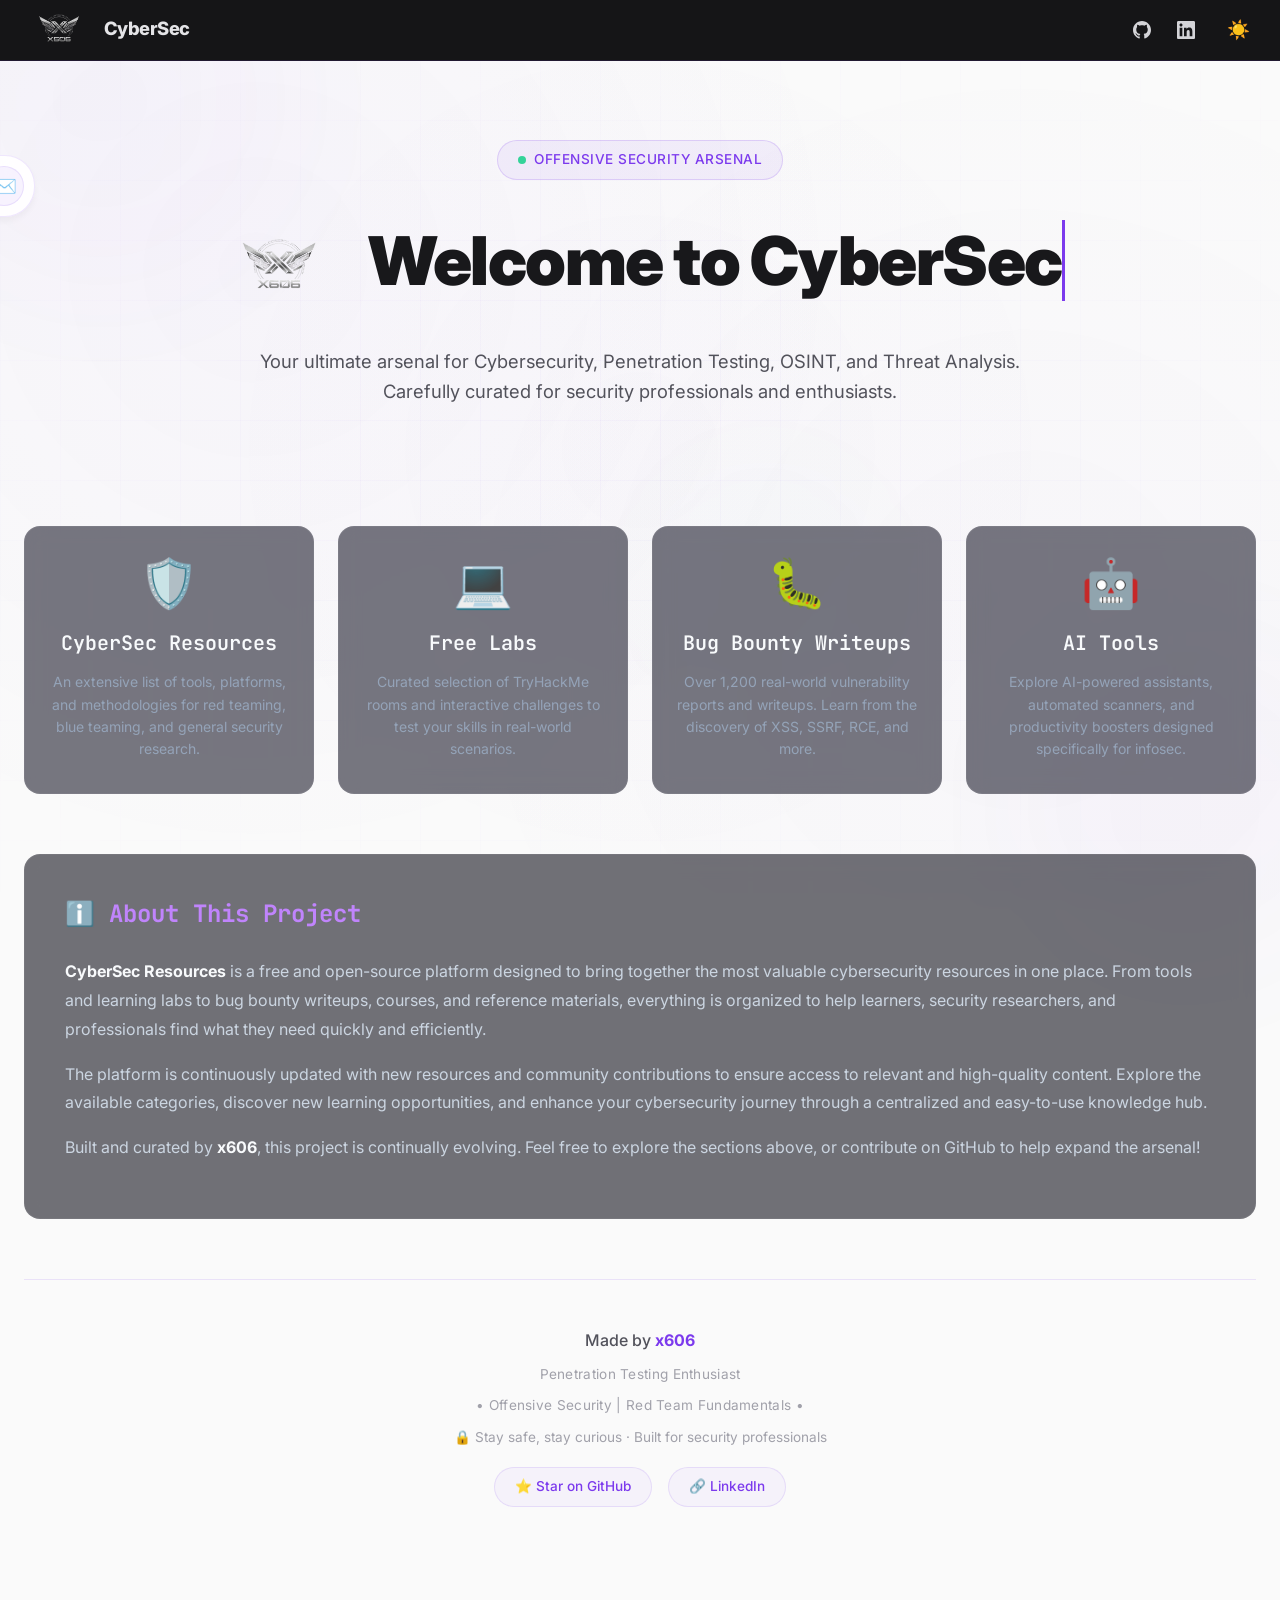
==== index.html @ 81288352 "feat: implement cybersecurity resource repository with custom UI and styling" ====
<!DOCTYPE html>
<html lang="en" dir="ltr">
  <head>
    <meta charset="UTF-8" />
    <script>
      (function () {
        var t = localStorage.getItem("theme") ||
          (window.matchMedia("(prefers-color-scheme: light)").matches ? "light" : "dark");
        document.documentElement.setAttribute("data-theme", t);
      })();
    </script>
    <meta name="viewport" content="width=device-width, initial-scale=1.0" />
    <title>CyberSec Resources — Home & About</title>
    <meta
      name="description"
      content="A curated collection of essential cybersecurity tools and resources for penetration testing, OSINT, vulnerability analysis, and more."
    />
    <link rel="preconnect" href="https://fonts.googleapis.com" />
    <link rel="preconnect" href="https://fonts.gstatic.com" crossorigin />
    <link
      href="https://fonts.googleapis.com/css2?family=Inter:wght@400;500;600;700;800;900&family=JetBrains+Mono:wght@400;500;600&display=swap"
      rel="stylesheet"
    />
    <link rel="stylesheet" href="./css/cyber-links.css" />
    <link rel="stylesheet" href="./css/sidebar.css" />

    <link rel="stylesheet" href="./css/main.css" />
     <link rel="icon" href="data:image/svg+xml,<svg xmlns=%22http://www.w3.org/2000/svg%22 viewBox=%220 0 100 100%22><text y=%22.9em%22 font-size=%2290%22>🏠</text></svg>">
  </head>
  <body class="no-glow">
    <noscript>
      <p style="text-align:center;padding:2rem;font-family:sans-serif">
        This page requires JavaScript to be enabled.
      </p>
    </noscript>
    <!-- Skip Navigation -->
    <a href="#mainContent" class="skip-nav">Skip to content</a>
    <!-- Background Effects -->
    <div class="bg-grid"></div>
    <div class="orb orb-1"></div>
    <div class="orb orb-2"></div>
    <div class="orb orb-3"></div>

    <!-- Navigation Bar -->
    <nav class="navbar" id="navbar" aria-label="Main navigation">
      <div class="nav-inner">
        <a href="./index.html" class="nav-logo"><img src="./assets/x606-logo1.webp" alt="CyberSec Logo" style="height:70px;width:70px;vertical-align:middle;margin-right:6px;border-radius:50%;"> CyberSec</a>
        <div class="nav-social">
          <a href="https://github.com/xismail606/CyberSec-Resources" target="_blank" rel="noopener noreferrer" title="GitHub">
            <svg xmlns="http://www.w3.org/2000/svg" width="18" height="18" viewBox="0 0 24 24" fill="currentColor"><path d="M12 0c-6.626 0-12 5.373-12 12 0 5.302 3.438 9.8 8.207 11.387.599.111.793-.261.793-.577v-2.234c-3.338.726-4.033-1.416-4.033-1.416-.546-1.387-1.333-1.756-1.333-1.756-1.089-.745.083-.729.083-.729 1.205.084 1.839 1.237 1.839 1.237 1.07 1.834 2.807 1.304 3.492.997.107-.775.418-1.305.762-1.604-2.665-.305-5.467-1.334-5.467-5.931 0-1.311.469-2.381 1.236-3.221-.124-.303-.535-1.524.117-3.176 0 0 1.008-.322 3.301 1.23.957-.266 1.983-.399 3.003-.404 1.02.005 2.047.138 3.006.404 2.291-1.552 3.297-1.23 3.297-1.23.653 1.653.242 2.874.118 3.176.77.84 1.235 1.911 1.235 3.221 0 4.609-2.807 5.624-5.479 5.921.43.372.823 1.102.823 2.222v3.293c0 .319.192.694.801.576 4.765-1.589 8.199-6.086 8.199-11.386 0-6.627-5.373-12-12-12z"/></svg>
          </a>
          <a href="https://www.linkedin.com/in/ismailabdelhameed" target="_blank" rel="noopener noreferrer" title="LinkedIn">
            <svg xmlns="http://www.w3.org/2000/svg" width="18" height="18" viewBox="0 0 24 24" fill="currentColor"><path d="M20.447 20.452h-3.554v-5.569c0-1.328-.027-3.037-1.852-3.037-1.853 0-2.136 1.445-2.136 2.939v5.667H9.351V9h3.414v1.561h.046c.477-.9 1.637-1.85 3.37-1.85 3.601 0 4.267 2.37 4.267 5.455v6.286zM5.337 7.433c-1.144 0-2.063-.926-2.063-2.065 0-1.138.92-2.063 2.063-2.063 1.14 0 2.064.925 2.064 2.063 0 1.139-.925 2.065-2.064 2.065zm1.782 13.019H3.555V9h3.564v11.452zM22.225 0H1.771C.792 0 0 .774 0 1.729v20.542C0 23.227.792 24 1.771 24h20.451C23.2 24 24 23.227 24 22.271V1.729C24 .774 23.2 0 22.222 0h.003z"/></svg>
          </a>
        </div>
        <button class="theme-toggle" id="themeToggle" type="button" aria-label="Switch to light mode" title="Toggle theme">🌙</button>
      </div>
    </nav>

    <div class="container" id="mainContent">
      <!-- Hero -->
      <header class="hero hero-home">
        <div class="hero-badge">
          <span class="pulse-dot"></span>
          OFFENSIVE SECURITY ARSENAL
        </div>
        <h1><img src="./assets/x606-logo1.webp" alt="CyberSec Logo" style="height: 1.9em; width: auto; vertical-align: middle; margin-right: 15px; border-radius: 50%;"> <span class="typewriter" data-text="Welcome to CyberSec"></span></h1>
        <p>
          Your ultimate arsenal for Cybersecurity, Penetration Testing, OSINT, and Threat Analysis. Carefully curated for security professionals and enthusiasts.
        </p>

      </header>

      <main>
        <!-- Home Grid -->
        <div class="home-grid">
          <a href="./resources.html" class="home-card">
            <div class="home-card-icon">🛡️</div>
            <h3 class="home-card-title">CyberSec Resources</h3>
            <p class="home-card-desc">An extensive list of tools, platforms, and methodologies for red teaming, blue teaming, and general security research.</p>
          </a>
          <a href="./free-labs.html" class="home-card">
            <div class="home-card-icon">💻</div>
            <h3 class="home-card-title">Free Labs</h3>
            <p class="home-card-desc">Curated selection of TryHackMe rooms and interactive challenges to test your skills in real-world scenarios.</p>
          </a>
          <a href="./bug-bounty-writeups.html" class="home-card">
            <div class="home-card-icon">🐛</div>
            <h3 class="home-card-title">Bug Bounty Writeups</h3>
            <p class="home-card-desc">Over 1,200 real-world vulnerability reports and writeups. Learn from the discovery of XSS, SSRF, RCE, and more.</p>
          </a>
          <a href="./ai-tools.html" class="home-card">
            <div class="home-card-icon">🤖</div>
            <h3 class="home-card-title">AI Tools</h3>
            <p class="home-card-desc">Explore AI-powered assistants, automated scanners, and productivity boosters designed specifically for infosec.</p>
          </a>
        </div>

        <!-- About Section -->
        <section class="about-section">
          <h2 class="about-title">ℹ️ About This Project</h2>
          <div class="about-content">
            <p>
              <strong>CyberSec Resources</strong> is a free and open-source platform designed to bring together the most valuable cybersecurity resources in one place. From tools and learning labs to bug bounty writeups, courses, and reference materials, everything is organized to help learners, security researchers, and professionals find what they need quickly and efficiently.
            </p>
            <p>
              The platform is continuously updated with new resources and community contributions to ensure access to relevant and high-quality content. Explore the available categories, discover new learning opportunities, and enhance your cybersecurity journey through a centralized and easy-to-use knowledge hub.
            </p>
            <p>
              Built and curated by <strong>x606</strong>, this project is continually evolving. Feel free to explore the sections above, or contribute on GitHub to help expand the arsenal!
            </p>
          </div>
        </section>
      </main>

      <!-- Footer -->
      <footer class="footer">
        <div class="footer-content">
          <p class="footer-author">Made by <a href="https://github.com/xismail606" target="_blank" rel="noopener noreferrer">x606</a></p>
          <p class="footer-role">Penetration Testing Enthusiast</p>
          <p class="footer-role">• Offensive Security | Red Team Fundamentals •</p>
          <p>🔒 Stay safe, stay curious · Built for security professionals</p>
          <div class="footer-links"> 
            <a href="https://github.com/xismail606/CyberSec-Resources" target="_blank" rel="noopener noreferrer">⭐ Star on GitHub</a>
            <a href="https://www.linkedin.com/in/ismailabdelhameed" target="_blank" rel="noopener noreferrer">🔗 LinkedIn</a>
          </div>
        </div>
      </footer>

    </div>

    <!-- Scroll to Top Button -->
    <button class="scroll-top" id="scrollTop" type="button" title="Scroll to top">
      <svg
        xmlns="http://www.w3.org/2000/svg"
        width="22"
        height="22"
        fill="none"
        viewBox="0 0 24 24"
        stroke-width="2.5"
        stroke="currentColor"
      >
        <path
          stroke-linecap="round"
          stroke-linejoin="round"
          d="M4.5 15.75l7.5-7.5 7.5 7.5"
        />
      </svg>
    </button>
    
    <!-- Social Media Links -->
    <div class="social">
      <ul>
        <li><a href="https://forms.gle/xkkFSNq6WN5U3S3AA">Support <i>✉️</i></a></li>
      </ul>
    </div>

    <script src="./js/theme-toggle.js" defer></script>
    <script>window.__cyberConfig = { pageType: 'home' };</script>
    <script src="./js/main.js" defer></script>
  </body>
</html>
---- css/cyber-links.css ----
/* ===== CSS Reset & Variables ===== */
*,
*::before,
*::after {
  margin: 0;
  padding: 0;
  box-sizing: border-box;
}

:root {
  /* === Obsidian Lux Palette === */
  --bg-primary: #09090b;
  --bg-secondary: #18181b;
  --bg-card: rgba(24, 24, 27, 0.7);
  --bg-card-hover: rgba(39, 39, 42, 0.8);
  --border-color: rgba(255, 255, 255, 0.06);
  --border-hover: rgba(168, 85, 247, 0.35);
  --text-primary: #fafafa;
  --text-secondary: #a1a1aa;
  --text-muted: #52525b;

  --accent-red: #a855f7;
  --accent-red-dark: #7c3aed;
  --accent-red-light: #c084fc;
  --accent-red-deep: #6d28d9;
  --accent-green: #34d399;
  --accent-rose: #f472b6;
  --accent-amber: #f59e0b;

  --glow-red: rgba(168, 85, 247, 0.1);
  --glow-red-dark: rgba(124, 58, 237, 0.1);
  --radius: 16px;
  --radius-sm: 10px;
  --transition: 0.3s cubic-bezier(0.4, 0, 0.2, 1);

  --glow-color: rgba(168, 85, 247, 0.04);
  --glow-color-inner: rgba(168, 85, 247, 0.08);
  --glow-size: 120px;
  --glow-opacity: 0;
  --x: 50%;
  --y: 50%;

  --navbar-bg: rgba(9, 9, 11, 0.8);
  --navbar-bg-scrolled: rgba(9, 9, 11, 0.95);
  --navbar-shadow: 0 1px 0 rgba(255,255,255,0.04), 0 4px 30px rgba(0,0,0,0.5);
  --nav-link-hover-bg: rgba(168, 85, 247, 0.06);
  --nav-link-hover-border: rgba(168, 85, 247, 0.12);
  --nav-link-active-bg: rgba(168, 85, 247, 0.1);
  --nav-link-active-border: rgba(168, 85, 247, 0.25);
  --nav-social-hover-bg: rgba(168, 85, 247, 0.08);
  --nav-social-hover-border: rgba(168, 85, 247, 0.2);
  --nav-mobile-bg: rgba(9, 9, 11, 0.98);
  --search-bg: rgba(24, 24, 27, 0.6);
  --search-focus-ring: rgba(168, 85, 247, 0.12);
  --search-focus-shadow: 0 0 0 4px rgba(168, 85, 247, 0.08);
  --diff-btn-bg: rgba(24, 24, 27, 0.6);
  --diff-btn-hover-border: rgba(168, 85, 247, 0.3);
  --diff-btn-hover-bg: rgba(168, 85, 247, 0.06);
  --diff-btn-active-bg: rgba(168, 85, 247, 0.12);
  --diff-btn-active-shadow: 0 0 20px rgba(168, 85, 247, 0.1);
  --card-gradient: rgba(168, 85, 247, 0.03);
  --card-shadow-hover: 0 12px 40px rgba(0,0,0,0.4), 0 0 0 1px rgba(168, 85, 247, 0.1);
  --favicon-bg: rgba(255,255,255,0.04);
  --page-btn-bg: rgba(24, 24, 27, 0.6);
  --page-btn-hover-border: rgba(168, 85, 247, 0.3);
  --page-btn-hover-bg: rgba(168, 85, 247, 0.06);
  --page-btn-hover-shadow: 0 4px 20px rgba(0,0,0,0.3);
  --page-btn-active-bg: linear-gradient(135deg, rgba(168, 85, 247, 0.2), rgba(124, 58, 237, 0.15));
  --page-btn-active-border: rgba(168, 85, 247, 0.4);
  --page-btn-active-shadow: 0 0 20px rgba(168, 85, 247, 0.12);
  --category-count-bg: rgba(168, 85, 247, 0.06);
  --category-count-border: rgba(168, 85, 247, 0.15);
  --hero-badge-bg: rgba(168, 85, 247, 0.06);
  --hero-badge-border: rgba(168, 85, 247, 0.2);
  --scroll-top-bg: rgba(24, 24, 27, 0.8);
  --scroll-top-border: rgba(168, 85, 247, 0.2);
  --scroll-top-hover-bg: rgba(168, 85, 247, 0.12);
  --scroll-track: #09090b;
  --scroll-thumb: linear-gradient(#6d28d9, #a855f7);
  --modal-overlay-bg: rgba(0, 0, 0, 0.7);
  --modal-shadow: 0 25px 60px rgba(0,0,0,0.6), 0 0 0 1px rgba(255,255,255,0.06);
  --modal-close-hover-bg: rgba(244, 114, 182, 0.1);
  --modal-close-hover-border: rgba(244, 114, 182, 0.25);
  --modal-tag-bg: rgba(168, 85, 247, 0.08);
  --modal-tag-border: rgba(168, 85, 247, 0.18);
  --footer-link-bg: rgba(168, 85, 247, 0.05);
  --footer-link-border: rgba(168, 85, 247, 0.12);
  --footer-link-hover-bg: rgba(168, 85, 247, 0.1);
  --footer-link-hover-border: rgba(168, 85, 247, 0.3);
  --footer-link-hover-shadow: 0 4px 20px rgba(168, 85, 247, 0.08);
  --bg-grid-glow1: rgba(168, 85, 247, 0.04);
  --bg-grid-glow2: rgba(124, 58, 237, 0.03);
  --bg-grid-glow3: rgba(168, 85, 247, 0.02);
  --bg-grid-line: rgba(255, 255, 255, 0.02);
  --orb3-bg: rgba(52, 211, 153, 0.05);
}


/* ===== Skip Navigation ===== */
.skip-nav {
  position: absolute;
  top: -100%;
  left: 16px;
  z-index: 10000;
  padding: 12px 24px;
  background: var(--accent-red);
  color: #fff;
  border-radius: 0 0 8px 8px;
  font-weight: 600;
  text-decoration: none;
  transition: top 0.3s;
}
.skip-nav:focus {
  top: 0;
}

html {
  scroll-behavior: smooth;
}

body {
  font-family: "Inter", -apple-system, BlinkMacSystemFont, sans-serif;
  background: var(--bg-primary);
  color: var(--text-primary);
  min-height: 100vh;
  overflow-x: hidden;
  line-height: 1.6;
}

/* ===== Mouse-Follow Glow ===== */
body::before {
  content: "";
  position: fixed;
  inset: 0;
  z-index: 1;
  pointer-events: none;
  opacity: var(--glow-opacity);
  background: radial-gradient(
    circle var(--glow-size) at var(--x) var(--y),
    var(--glow-color-inner),
    var(--glow-color) 40%,
    transparent 70%
  );
  will-change: opacity;
  transition: opacity 0.4s ease;
}

/* Hover-amplify: glow brightens near interactive elements */
body.glow-hover::before {
  --glow-color: rgba(168, 85, 247, 0.08);
  --glow-color-inner: rgba(168, 85, 247, 0.16);
}

/* Disable glow on specific pages */
body.no-glow::before {
  display: none;
}

/* Disable glow on touch-only devices */
@media (hover: none) {
  body::before {
    display: none;
  }
}

/* ===== Navbar ===== */
.navbar {
  position: fixed;
  top: 0;
  left: 0;
  right: 0;
  z-index: 1000;
  background: var(--navbar-bg);
  backdrop-filter: blur(16px);
  -webkit-backdrop-filter: blur(16px);
  border-bottom: 1px solid var(--border-color);
  transition: var(--transition);
}

.navbar.scrolled {
  background: var(--navbar-bg-scrolled);
  box-shadow: var(--navbar-shadow);
}

.nav-inner {
  max-width: 1300px;
  margin: 0 auto;
  padding: 0 24px;
  height: 60px;
  display: flex;
  align-items: center;
  gap: 16px;
}

.nav-logo {
  font-size: 1.15rem;
  font-weight: 800;
  color: var(--text-primary);
  text-decoration: none;
  letter-spacing: -0.5px;
  flex-shrink: 0;
  transition: var(--transition);
}

.nav-logo:hover {
  color: var(--accent-red);
}



.nav-social {
  display: flex;
  align-items: center;
  gap: 8px;
  flex-shrink: 0;
  margin-left: auto;
}

.nav-social a {
  width: 36px;
  height: 36px;
  border-radius: 50%;
  display: flex;
  align-items: center;
  justify-content: center;
  color: var(--text-muted);
  transition: var(--transition);
  border: 1px solid transparent;
}

.nav-social a:hover {
  color: var(--accent-red);
  background: var(--nav-social-hover-bg);
  border-color: var(--nav-social-hover-border);
}

/* Theme Toggle Button */
.theme-toggle {
  width: 36px;
  height: 36px;
  border-radius: 50%;
  display: flex;
  align-items: center;
  justify-content: center;
  background: transparent;
  border: 1px solid transparent;
  color: var(--text-muted);
  cursor: pointer;
  font-size: 1.15rem;
  transition: var(--transition);
  flex-shrink: 0;
  line-height: 1;
  padding: 0;
}

.theme-toggle:hover {
  color: var(--accent-red);
  background: var(--nav-social-hover-bg);
  border-color: var(--nav-social-hover-border);
}

.theme-toggle:focus-visible {
  outline: 2px solid var(--accent-red);
  outline-offset: 2px;
}



/* ===== Animated Background ===== */
.bg-grid {
  position: fixed;
  inset: 0;
  z-index: 0;
  background-image:
    radial-gradient(
      circle at 20% 30%,
      var(--bg-grid-glow1) 0%,
      transparent 50%
    ),
    radial-gradient(
      circle at 80% 70%,
      var(--bg-grid-glow2) 0%,
      transparent 50%
    ),
    radial-gradient(
      circle at 50% 50%,
      var(--bg-grid-glow3) 0%,
      transparent 60%
    );
  pointer-events: none;
}

.bg-grid::before {
  content: "";
  position: absolute;
  inset: 0;
  background-image:
    linear-gradient(var(--bg-grid-line) 1px, transparent 1px),
    linear-gradient(90deg, var(--bg-grid-line) 1px, transparent 1px);
  background-size: 60px 60px;
  mask-image: radial-gradient(ellipse 80% 70% at 50% 50%, black, transparent);
}

/* ===== Floating Orbs ===== */
.orb {
  position: fixed;
  border-radius: 50%;
  filter: blur(80px);
  opacity: 0.4;
  pointer-events: none;
  z-index: 0;
  animation: float 20s ease-in-out infinite;
}
.orb-1 {
  width: 400px;
  height: 400px;
  background: var(--glow-red);
  top: -100px;
  left: -100px;
  animation-delay: 0s;
}
.orb-2 {
  width: 350px;
  height: 350px;
  background: var(--glow-red-dark);
  bottom: -80px;
  right: -80px;
  animation-delay: -7s;
}
.orb-3 {
  width: 250px;
  height: 250px;
  background: var(--orb3-bg);
  top: 50%;
  left: 50%;
  animation-delay: -14s;
}

@keyframes float {
  0%,
  100% {
    transform: translate(0, 0) scale(1);
  }
  33% {
    transform: translate(30px, -30px) scale(1.05);
  }
  66% {
    transform: translate(-20px, 20px) scale(0.95);
  }
}

/* ===== Main Container ===== */
.container {
  position: relative;
  z-index: 1;
  max-width: 1300px;
  margin: 0 auto;
  padding: 80px 24px 80px;
}

/* ===== Hero Header ===== */
.hero {
  text-align: center;
  padding: 60px 0 50px;
  animation: fadeInUp 0.8s ease-out;
}

.hero-badge {
  display: inline-flex;
  align-items: center;
  gap: 8px;
  padding: 8px 20px;
  border-radius: 50px;
  background: var(--hero-badge-bg);
  border: 1px solid var(--hero-badge-border);
  color: var(--accent-red);
  font-size: 0.85rem;
  font-weight: 500;
  letter-spacing: 0.5px;
  margin-bottom: 24px;
}

.hero-badge .pulse-dot {
  width: 8px;
  height: 8px;
  border-radius: 50%;
  background: var(--accent-green);
  animation: pulse 2s ease-in-out infinite;
}

@keyframes pulse {
  0%,
  100% {
    opacity: 1;
    box-shadow: 0 0 0 0 rgba(52, 211, 153, 0.4);
  }
  50% {
    opacity: 0.8;
    box-shadow: 0 0 0 8px rgba(52, 211, 153, 0);
  }
}

.hero h1 {
  font-size: clamp(2.5rem, 6vw, 4.2rem);
  font-weight: 900;
  letter-spacing: -1.5px;
  line-height: 1.1;
  margin-bottom: 16px;
  background: linear-gradient(
    135deg,
    var(--text-primary) 0%,
    var(--accent-red) 50%,
    var(--accent-red-dark) 100%
  );
  -webkit-background-clip: text;
  -webkit-text-fill-color: transparent;
  background-clip: text;
}

.hero p {
  font-size: 1.15rem;
  color: var(--text-secondary);
  max-width: 600px;
  margin: 0 auto 36px;
}

/* ===== Search Bar ===== */
.search-wrapper {
  max-width: 560px;
  margin: 0 auto 20px;
  position: relative;
  display: flex;
  align-items: center;
  border-radius: var(--radius);
  border: 1px solid var(--border-color);
  background: var(--search-bg);
  backdrop-filter: blur(12px);
  transition: var(--transition);
}

.search-wrapper:focus-within {
  border-color: var(--accent-red);
  box-shadow:
    0 0 0 4px var(--search-focus-ring),
    0 8px 32px var(--search-focus-shadow);
}

.search-wrapper .search-icon {
  position: absolute;
  left: 20px;
  top: 50%;
  transform: translateY(-50%);
  width: 20px;
  height: 20px;
  color: var(--text-muted);
  transition: color var(--transition);
  pointer-events: none;
  flex-shrink: 0;
}

.search-wrapper:focus-within .search-icon {
  color: var(--accent-red);
}

.search-input {
  flex: 1;
  padding: 16px 0 16px 52px;
  border-radius: 50px 0 0 50px;
  border: none;
  background: transparent;
  color: var(--text-primary);
  font-family: "Inter", sans-serif;
  font-size: 1rem;
  outline: none;
  min-width: 0;
}

.search-input::placeholder {
  color: var(--text-muted);
}

/* ===== Advanced Search Toggle (inside search bar) ===== */
.adv-search-toggle {
  display: flex;
  align-items: center;
  justify-content: center;
  width: 42px;
  height: 42px;
  margin-right: 5px;
  border-radius: var(--radius-sm);
  background: transparent;
  border: 1px solid transparent;
  color: var(--text-muted);
  cursor: pointer;
  transition: var(--transition);
  flex-shrink: 0;
  position: relative;
  padding: 0;
}

.adv-search-toggle svg {
  width: 20px;
  height: 20px;
  flex-shrink: 0;
}

.adv-search-toggle:hover {
  color: var(--accent-red);
  background: rgba(168, 85, 247, 0.06);
  border-color: rgba(168, 85, 247, 0.12);
}

.adv-search-toggle[aria-expanded="true"] {
  color: var(--accent-red);
  background: rgba(168, 85, 247, 0.1);
  border-color: rgba(168, 85, 247, 0.3);
}

.adv-search-badge {
  display: none;
  align-items: center;
  justify-content: center;
  position: absolute;
  top: -2px;
  right: -2px;
  min-width: 18px;
  height: 18px;
  padding: 0 5px;
  border-radius: var(--radius-sm);
  background: var(--accent-red);
  color: #fff;
  font-size: 0.6rem;
  font-weight: 700;
  line-height: 1;
}

.adv-search-badge.visible {
  display: inline-flex;
}

/* Panel */
.adv-search-panel {
  max-width: 700px;
  margin: 0 auto;
  max-height: 0;
  overflow: hidden;
  opacity: 0;
  transition: max-height 0.4s cubic-bezier(0.4, 0, 0.2, 1),
              opacity 0.3s ease,
              margin-top 0.3s ease;
  margin-top: 0;
}

.adv-search-panel.open {
  max-height: 2500px;
  opacity: 1;
  margin-top: 16px;
}

.adv-search-inner {
  padding: 20px 24px;
  border-radius: var(--radius);
  background: var(--bg-card);
  border: 1px solid var(--border-color);
  backdrop-filter: blur(16px);
}

.adv-search-section-header {
  display: flex;
  align-items: center;
  justify-content: space-between;
  margin-bottom: 14px;
}

.adv-search-divider {
  height: 1px;
  background: var(--border-color);
  margin: 16px 0;
}

.adv-section-label {
  font-size: 0.8rem;
  font-weight: 600;
  color: var(--text-secondary);
  text-transform: uppercase;
  letter-spacing: 1px;
}

.adv-search-actions {
  display: flex;
  gap: 8px;
}

.adv-action-btn {
  padding: 5px 14px;
  border-radius: 50px;
  background: transparent;
  border: 1px solid var(--border-color);
  color: var(--text-muted);
  font-family: "Inter", sans-serif;
  font-size: 0.75rem;
  font-weight: 500;
  cursor: pointer;
  transition: var(--transition);
}

.adv-action-btn:hover {
  color: var(--accent-red);
  border-color: var(--border-hover);
  background: rgba(239, 68, 68, 0.06);
}

/* Filter Chips */
.filter-chips {
  display: flex;
  flex-wrap: wrap;
  gap: 8px;
  max-height: 260px;
  overflow-y: auto;
  padding-right: 4px;
}

.filter-chips::-webkit-scrollbar,
.active-filters-list::-webkit-scrollbar {
  width: 6px;
}
.filter-chips::-webkit-scrollbar-track,
.active-filters-list::-webkit-scrollbar-track {
  background: rgba(0, 0, 0, 0.1);
  border-radius: 10px;
}
.filter-chips::-webkit-scrollbar-thumb,
.active-filters-list::-webkit-scrollbar-thumb {
  background: rgba(168, 85, 247, 0.3);
  border-radius: 10px;
}
.filter-chips::-webkit-scrollbar-thumb:hover,
.active-filters-list::-webkit-scrollbar-thumb:hover {
  background: rgba(168, 85, 247, 0.5);
}

.filter-chip {
  display: inline-flex;
  align-items: center;
  gap: 6px;
  padding: 8px 16px;
  border-radius: 50px;
  background: rgba(24, 24, 27, 0.5);
  border: 1px solid var(--border-color);
  color: var(--text-secondary);
  font-family: "Inter", sans-serif;
  font-size: 0.8rem;
  font-weight: 500;
  cursor: pointer;
  transition: all 0.25s cubic-bezier(0.4, 0, 0.2, 1);
  user-select: none;
}

.filter-chip:hover {
  border-color: var(--border-hover);
  color: var(--accent-red);
  background: rgba(168, 85, 247, 0.06);
  transform: translateY(-1px);
}

.filter-chip.active {
  background: rgba(168, 85, 247, 0.12);
  border-color: var(--accent-red);
  color: var(--text-primary);
  box-shadow: 0 0 12px rgba(168, 85, 247, 0.1);
}

.filter-chip .chip-icon {
  font-size: 0.9rem;
  line-height: 1;
}

.filter-chip .chip-count {
  font-family: "JetBrains Mono", monospace;
  font-size: 0.65rem;
  color: var(--text-muted);
  background: rgba(255, 255, 255, 0.06);
  padding: 2px 7px;
  border-radius: 10px;
  transition: var(--transition);
}

.filter-chip.active .chip-count {
  background: rgba(168, 85, 247, 0.15);
  color: var(--accent-red-light);
}

/* Active Filters Bar */
.active-filters-bar {
  display: none;
  align-items: center;
  gap: 10px;
  padding: 10px 20px;
  margin-top: 10px;
  border-radius: var(--radius-sm);
  background: rgba(168, 85, 247, 0.04);
  border: 1px solid rgba(168, 85, 247, 0.1);
  flex-wrap: wrap;
}

.active-filters-bar.visible {
  display: flex;
}

.active-filters-label {
  font-size: 0.75rem;
  font-weight: 600;
  color: var(--text-muted);
  text-transform: uppercase;
  letter-spacing: 0.5px;
  white-space: nowrap;
}

.active-filters-list {
  display: flex;
  flex-wrap: wrap;
  gap: 6px;
  flex: 1;
  max-height: 140px;
  overflow-y: auto;
  padding-right: 4px;
}

.active-filter-tag {
  display: inline-flex;
  align-items: center;
  gap: 4px;
  padding: 4px 12px;
  border-radius: 50px;
  background: rgba(168, 85, 247, 0.08);
  border: 1px solid rgba(168, 85, 247, 0.18);
  color: var(--accent-red);
  font-family: "Inter", sans-serif;
  font-size: 0.72rem;
  font-weight: 500;
  cursor: pointer;
  transition: var(--transition);
}

.active-filter-tag:hover {
  background: rgba(168, 85, 247, 0.15);
  border-color: rgba(168, 85, 247, 0.35);
}

.active-filter-tag .remove-tag {
  font-size: 0.8rem;
  line-height: 1;
  opacity: 0.7;
}

.active-filters-clear {
  padding: 5px 14px;
  border-radius: 50px;
  background: transparent;
  border: 1px solid rgba(168, 85, 247, 0.18);
  color: var(--accent-red);
  font-family: "Inter", sans-serif;
  font-size: 0.72rem;
  font-weight: 600;
  cursor: pointer;
  transition: var(--transition);
  white-space: nowrap;
}

.active-filters-clear:hover {
  background: rgba(168, 85, 247, 0.08);
  border-color: rgba(168, 85, 247, 0.35);
}

/* ===== Difficulty Filters ===== */
.difficulty-filters {
  display: flex;
  justify-content: center;
  flex-wrap: wrap;
  gap: 10px;
  margin: 0 auto 30px;
  max-width: 800px;
}

.diff-btn {
  background: var(--diff-btn-bg);
  border: 1px solid var(--border-color);
  color: var(--text-secondary);
  padding: 8px 16px;
  border-radius: 50px;
  font-size: 0.85rem;
  font-weight: 500;
  cursor: pointer;
  backdrop-filter: blur(8px);
  transition: var(--transition);
}

.diff-btn:hover {
  border-color: var(--diff-btn-hover-border);
  color: var(--accent-red);
  background: var(--diff-btn-hover-bg);
}

.diff-btn.active {
  background: var(--diff-btn-active-bg);
  border-color: var(--accent-red);
  color: var(--text-primary);
  box-shadow: var(--diff-btn-active-shadow);
}

/* ===== Stats Bar ===== */
.stats-bar {
  display: flex;
  justify-content: center;
  gap: 40px;
  margin-bottom: 10px;
  flex-wrap: wrap;
}

.stat-item {
  text-align: center;
}

.stat-number {
  font-size: 1.8rem;
  font-weight: 800;
  font-family: "JetBrains Mono", monospace;
  background: linear-gradient(135deg, var(--accent-red), var(--accent-red-dark));
  -webkit-background-clip: text;
  -webkit-text-fill-color: transparent;
  background-clip: text;
}

.stat-label {
  font-size: 0.8rem;
  color: var(--text-muted);
  text-transform: uppercase;
  letter-spacing: 1px;
  font-weight: 500;
}

/* ===== Category Sections ===== */
.category {
  margin-bottom: 48px;
  animation: fadeInUp 0.6s ease-out both;
  content-visibility: auto;
  contain-intrinsic-size: auto 500px;
}

.category:nth-child(2) {
  animation-delay: 0.1s;
}
.category:nth-child(3) {
  animation-delay: 0.15s;
}
.category:nth-child(4) {
  animation-delay: 0.2s;
}
.category:nth-child(5) {
  animation-delay: 0.25s;
}

.category-header {
  display: flex;
  align-items: center;
  gap: 14px;
  margin-bottom: 20px;
  padding-bottom: 14px;
  border-bottom: 1px solid var(--border-color);
}

.category-icon {
  width: 44px;
  height: 44px;
  border-radius: 12px;
  display: flex;
  align-items: center;
  justify-content: center;
  font-size: 1.3rem;
  flex-shrink: 0;
}

.category-title {
  font-size: 1.35rem;
  font-weight: 700;
  letter-spacing: -0.3px;
}

.category-count {
  margin-left: auto;
  font-size: 0.8rem;
  color: var(--text-muted);
  font-family: "JetBrains Mono", monospace;
  background: var(--category-count-bg);
  padding: 4px 12px;
  border-radius: 20px;
  border: 1px solid var(--category-count-border);
}

/* Category Color Themes */
.cat-breach .category-icon {
  background: rgba(168, 85, 247, 0.12);
  color: var(--accent-red);
}
.cat-encode .category-icon {
  background: rgba(124, 58, 237, 0.12);
  color: var(--accent-red-dark);
}
.cat-osint .category-icon {
  background: rgba(192, 132, 252, 0.12);
  color: var(--accent-red-light);
}
.cat-network .category-icon {
  background: rgba(168, 85, 247, 0.1);
  color: var(--accent-red);
}
.cat-vuln .category-icon {
  background: rgba(245, 158, 11, 0.12);
  color: var(--accent-amber);
}
.cat-hash .category-icon {
  background: rgba(192, 132, 252, 0.12);
  color: var(--accent-red-light);
}
.cat-malware .category-icon {
  background: rgba(124, 58, 237, 0.12);
  color: var(--accent-red-dark);
}
.cat-stego .category-icon {
  background: rgba(168, 85, 247, 0.1);
  color: var(--accent-red);
}
.cat-email .category-icon {
  background: rgba(109, 40, 217, 0.12);
  color: var(--accent-red-deep);
}
.cat-resources .category-icon {
  background: rgba(245, 158, 11, 0.12);
  color: var(--accent-amber);
}
.cat-pentest .category-icon {
  background: rgba(168, 85, 247, 0.15);
  color: var(--accent-red);
}
.cat-system .category-icon {
  background: rgba(192, 132, 252, 0.12);
  color: var(--accent-red-light);
}
.cat-thm .category-icon {
  background: rgba(52, 211, 153, 0.12);
  color: var(--accent-green);
}

/* ===== Page Navigation Buttons ===== */
.page-nav {
  display: flex;
  justify-content: center;
  gap: 12px;
  margin-bottom: 28px;
  flex-wrap: wrap;
}

.page-nav-btn {
  display: inline-flex;
  align-items: center;
  gap: 8px;
  padding: 12px 28px;
  border-radius: 50px;
  font-size: 0.95rem;
  font-weight: 600;
  text-decoration: none;
  color: var(--text-secondary);
  background: var(--page-btn-bg);
  border: 1px solid var(--border-color);
  backdrop-filter: blur(8px);
  transition: var(--transition);
  cursor: pointer;
}

.page-nav-btn:hover {
  color: var(--accent-red);
  border-color: var(--page-btn-hover-border);
  background: var(--page-btn-hover-bg);
  transform: translateY(-2px);
  box-shadow: var(--page-btn-hover-shadow);
}

.page-nav-btn.active {
  color: #fff;
  background: var(--page-btn-active-bg);
  border-color: var(--page-btn-active-border);
  box-shadow: var(--page-btn-active-shadow);
}

/* ===== Link Cards Grid ===== */
.links-grid {
  display: grid;
  grid-template-columns: repeat(auto-fill, minmax(290px, 1fr));
  gap: 14px;
}

.link-card {
  position: relative;
  display: flex;
  align-items: center;
  gap: 14px;
  padding: 18px 20px;
  border-radius: var(--radius-sm);
  background: var(--bg-card);
  border: 1px solid var(--border-color);
  backdrop-filter: blur(12px);
  text-decoration: none;
  color: var(--text-primary);
  transition: var(--transition);
  overflow: hidden;
}

.link-card::before {
  content: "";
  position: absolute;
  inset: 0;
  background: linear-gradient(
    135deg,
    transparent 40%,
    var(--card-gradient)
  );
  opacity: 0;
  transition: opacity var(--transition);
}

.link-card:hover {
  border-color: var(--border-hover);
  background: var(--bg-card-hover);
  transform: translateY(-2px);
  box-shadow: var(--card-shadow-hover);
}

.link-card:hover::before {
  opacity: 1;
}

.link-card:hover .card-arrow {
  opacity: 1;
  transform: translate(0, -50%);
}

.link-favicon {
  width: 36px;
  height: 36px;
  border-radius: 8px;
  background: var(--favicon-bg);
  display: flex;
  align-items: center;
  justify-content: center;
  flex-shrink: 0;
  overflow: hidden;
}

.link-favicon img {
  width: 22px;
  height: 22px;
  border-radius: 4px;
  object-fit: contain;
}

.link-info {
  flex: 1;
  min-width: 0;
  position: relative;
  z-index: 1;
}

.link-name {
  font-size: 0.95rem;
  font-weight: 600;
  margin-bottom: 2px;
  white-space: nowrap;
  overflow: hidden;
  text-overflow: ellipsis;
}

.link-domain {
  font-size: 0.78rem;
  color: var(--text-muted);
  font-family: "JetBrains Mono", monospace;
  white-space: nowrap;
  overflow: hidden;
  text-overflow: ellipsis;
}

.card-arrow {
  position: absolute;
  right: 16px;
  top: 50%;
  transform: translate(-6px, -50%);
  opacity: 0;
  color: var(--accent-red);
  transition: var(--transition);
  z-index: 1;
}

.card-arrow svg {
  width: 18px;
  height: 18px;
}

/* ===== No Results ===== */
.no-results {
  text-align: center;
  padding: 60px 20px;
  color: var(--text-muted);
  display: none;
}

.no-results svg {
  width: 60px;
  height: 60px;
  margin-bottom: 16px;
  opacity: 0.4;
}

.no-results.visible {
  display: block;
}

.no-results-title {
  font-size: 1.1rem;
  font-weight: 600;
  margin-bottom: 6px;
}

/* ===== Screen Reader Only ===== */
.sr-only {
  position: absolute;
  width: 1px;
  height: 1px;
  padding: 0;
  margin: -1px;
  overflow: hidden;
  clip: rect(0, 0, 0, 0);
  white-space: nowrap;
  border: 0;
}

/* ===== Scroll to Top ===== */
.scroll-top {
  position: fixed;
  bottom: 32px;
  right: 32px;
  width: 48px;
  height: 48px;
  border-radius: 50%;
  background: var(--scroll-top-bg);
  border: 1px solid var(--scroll-top-border);
  backdrop-filter: blur(12px);
  color: var(--accent-red);
  display: flex;
  align-items: center;
  justify-content: center;
  cursor: pointer;
  opacity: 0;
  pointer-events: none;
  transform: translateY(10px);
  transition: var(--transition);
  z-index: 100;
}

.scroll-top.visible {
  opacity: 1;
  pointer-events: auto;
  transform: translateY(0);
}

.scroll-top:hover {
  background: var(--scroll-top-hover-bg);
  transform: translateY(-3px);
}

/* ===== Footer ===== */
.footer {
  text-align: center;
  padding: 48px 20px 28px;
  color: var(--text-muted);
  font-size: 0.85rem;
  border-top: 1px solid var(--border-color);
  margin-top: 20px;
}

.footer-content {
  display: flex;
  flex-direction: column;
  align-items: center;
  gap: 10px;
}

.footer-author {
  font-size: 1rem;
  color: var(--text-secondary);
  font-weight: 500;
}

.footer-author a {
  color: var(--accent-red);
  text-decoration: none;
  font-weight: 700;
  transition: var(--transition);
}

.footer-author a:hover {
  color: var(--accent-red-dark);
  text-shadow: 0 0 12px rgba(168, 85, 247, 0.4);
}

.footer-role {
  font-size: 0.85rem;
  color: var(--text-muted);
  letter-spacing: 0.3px;
}

.footer-links {
  display: flex;
  gap: 16px;
  margin-top: 8px;
  flex-wrap: wrap;
  justify-content: center;
}

.footer-links a {
  display: inline-flex;
  align-items: center;
  gap: 6px;
  padding: 8px 20px;
  border-radius: 50px;
  background: var(--footer-link-bg);
  border: 1px solid var(--footer-link-border);
  color: var(--accent-red);
  text-decoration: none;
  font-size: 0.85rem;
  font-weight: 500;
  transition: var(--transition);
}

.footer-links a:hover {
  background: var(--footer-link-hover-bg);
  border-color: var(--footer-link-hover-border);
  transform: translateY(-2px);
  box-shadow: var(--footer-link-hover-shadow);
}


/* ===== Animations ===== */
@keyframes fadeInUp {
  from {
    opacity: 0;
    transform: translateY(24px);
  }
  to {
    opacity: 1;
    transform: translateY(0);
  }
}

/* ===== Responsive ===== */

@media (max-width: 768px) {
  .container {
    padding: 70px 16px 60px;
  }
  .hero {
    padding: 40px 0 36px;
  }
  .stats-bar {
    gap: 24px;
  }
  .links-grid {
    grid-template-columns: 1fr;
  }
  .category-header {
    flex-wrap: wrap;
  }
  .category-count {
    margin-left: 0;
  }

  /* Advanced Search — Mobile */
  .search-wrapper {
    max-width: 100%;
  }

  .adv-search-panel {
    max-width: 100%;
  }

  .adv-search-inner {
    padding: 14px 14px;
  }

  .filter-chips {
    gap: 6px;
  }

  .filter-chip {
    font-size: 0.68rem;
    padding: 5px 10px;
  }

  .filter-chip .chip-count {
    font-size: 0.6rem;
    padding: 1px 5px;
  }

  .active-filters-bar {
    flex-direction: column;
    align-items: stretch;
    gap: 8px;
    padding: 10px 12px;
    margin-top: 8px;
    min-width: 0;
  }

  .active-filters-label {
    font-size: 0.68rem;
    letter-spacing: 0.8px;
  }

  .active-filters-list {
    width: 100%;
    gap: 5px;
    min-width: 0;
  }

  .active-filter-tag {
    font-size: 0.62rem;
    padding: 3px 8px;
    gap: 3px;
    max-width: 100%;
    min-width: 0;
  }

  .active-filter-tag .remove-tag {
    font-size: 0.7rem;
    flex-shrink: 0;
  }

  .active-filters-clear {
    align-self: flex-end;
    text-align: center;
    padding: 5px 14px;
    font-size: 0.65rem;
    margin-top: 2px;
    flex-shrink: 0;
  }

  .adv-search-section-header {
    flex-direction: column;
    align-items: flex-start;
    gap: 8px;
  }
}

@media (max-width: 480px) {
  .hero h1 {
    font-size: 2rem;
  }

  .active-filters-bar {
    padding: 8px;
    gap: 6px;
  }

  .active-filters-label {
    font-size: 0.6rem;
  }

  .active-filter-tag {
    font-size: 0.58rem;
    padding: 2px 7px;
    gap: 2px;
  }

  .active-filter-tag .remove-tag {
    font-size: 0.65rem;
  }

  .active-filters-clear {
    padding: 5px 10px;
    font-size: 0.6rem;
  }

  .page-nav {
    gap: 8px;
  }

  .page-nav-btn {
    padding: 10px 16px;
    font-size: 0.8rem;
  }
}
::-webkit-scrollbar {
  width: 8px;
}
::-webkit-scrollbar-track {
  background: var(--scroll-track);
}
::-webkit-scrollbar-thumb {
  background: var(--scroll-thumb);
  border-radius: 10px;
}

/* ===== Tool Details Modal ===== */
.modal-overlay {
  position: fixed;
  inset: 0;
  background: var(--modal-overlay-bg);
  backdrop-filter: blur(8px);
  -webkit-backdrop-filter: blur(8px);
  z-index: 9999;
  display: flex;
  align-items: center;
  justify-content: center;
  opacity: 0;
  pointer-events: none;
  transition: opacity 0.3s ease;
}

.modal-overlay.active {
  opacity: 1;
  pointer-events: auto;
}

.thm-modal {
  background: var(--bg-secondary);
  color: var(--text-primary);
  width: 90%;
  max-width: 550px;
  border-radius: var(--radius);
  padding: 32px;
  position: relative;
  border: 1px solid var(--border-color);
  box-shadow: var(--modal-shadow);
  transform: scale(0.95) translateY(10px);
  opacity: 0;
  transition: all 0.3s cubic-bezier(0.16, 1, 0.3, 1);
}

.modal-overlay.active .thm-modal {
  transform: scale(1) translateY(0);
  opacity: 1;
}

.modal-close {
  position: absolute;
  top: 20px;
  right: 20px;
  background: transparent;
  border: 1px solid transparent;
  color: var(--text-muted);
  cursor: pointer;
  padding: 4px;
  border-radius: 6px;
  transition: all 0.2s;
  display: flex;
  align-items: center;
  justify-content: center;
}

.modal-close:hover {
  background: var(--modal-close-hover-bg);
  border-color: var(--modal-close-hover-border);
  color: var(--accent-red);
}

.modal-close svg {
  width: 24px;
  height: 24px;
}

.modal-title {
  font-size: 1.6rem;
  font-weight: 700;
  color: var(--text-primary);
  margin-bottom: 4px;
  line-height: 1.2;
}

.modal-subtitle {
  font-size: 0.9rem;
  color: var(--accent-red);
  margin-bottom: 24px;
  font-weight: 500;
}

.modal-desc {
  font-size: 1.05rem;
  color: var(--text-secondary);
  margin-bottom: 24px;
  line-height: 1.6;
}

.modal-skills {
  margin-bottom: 30px;
}

.modal-skills strong {
  display: block;
  font-size: 0.95rem;
  color: var(--text-primary);
  margin-bottom: 12px;
}

.modal-tags {
  display: flex;
  flex-wrap: wrap;
  gap: 8px;
}

.modal-tag {
  background: var(--modal-tag-bg);
  color: var(--accent-red);
  font-size: 0.75rem;
  font-weight: 600;
  padding: 5px 14px;
  border-radius: 20px;
  text-transform: lowercase;
  border: 1px solid var(--modal-tag-border);
}

.modal-btn {
  display: flex;
  align-items: center;
  justify-content: center;
  width: 100%;
  background: linear-gradient(135deg, var(--accent-red), var(--accent-red-dark));
  color: #fff;
  border: none;
  border-radius: 8px;
  padding: 14px 24px;
  font-size: 1.1rem;
  font-weight: 600;
  cursor: pointer;
  transition: all 0.3s;
  text-decoration: none;
}

.modal-btn:hover {
  box-shadow: 0 0 24px rgba(168, 85, 247, 0.25);
  transform: translateY(-1px);
}

/* ===== Typewriter Animation ===== */
.typewriter {
  display: inline;
  border-right: 3px solid var(--accent-red);
  animation: blink-cursor 0.75s step-end infinite;
}

.typewriter.done {
  border-right-color: transparent;
  animation: none;
}

@keyframes blink-cursor {
  0%,
  100% {
    border-right-color: var(--accent-red);
  }
  50% {
    border-right-color: transparent;
  }
}

/* ===== New Category Themes ===== */
.cat-ai .category-icon {
  background: rgba(124, 58, 237, 0.12);
  color: var(--accent-red-dark);
}
.cat-coding .category-icon {
  background: rgba(168, 85, 247, 0.12);
  color: var(--accent-red);
}
.cat-notes .category-icon {
  background: rgba(168, 85, 247, 0.12);
  color: var(--accent-red);
}
.cat-extensions .category-icon {
  background: rgba(245, 158, 11, 0.12);
  color: var(--accent-amber);
}
.cat-ctf .category-icon {
  background: rgba(245, 158, 11, 0.12);
  color: var(--accent-amber);
}
.cat-writeups .category-icon {
  background: rgba(192, 132, 252, 0.12);
  color: var(--accent-red-light);
}
.cat-tools .category-icon {
  background: rgba(168, 85, 247, 0.12);
  color: var(--accent-red);
}
.cat-general .category-icon {
  background: rgba(124, 58, 237, 0.1);
  color: var(--accent-red-dark);
}
---- css/sidebar.css ----
/* ===================================
  SOCIAL SIDEBAR — Obsidian Lux
=================================== */
.social {
  position: fixed;
  top: 150px;
  left: 0;
  z-index: 999;
}
.social ul {
  padding: 0;
  list-style: none;
  transform: translateX(-270px);
}
.social ul li {
  display: block;
  margin: 5px;
  background: var(--sidebar-bg, rgba(9, 9, 11, 0.92));
  backdrop-filter: blur(16px);
  width: 300px;
  text-align: right;
  padding: 10px;
  border-radius: 0 30px 30px 0;
  transition: all 0.4s cubic-bezier(0.4, 0, 0.2, 1);
  border: 1px solid var(--border-color);
  box-shadow: var(--sidebar-shadow, 0 4px 6px rgba(0, 0, 0, 0.3));
}
.social ul li:hover {
  transform: translateX(110px);
  background: var(--sidebar-hover-bg, rgba(24, 24, 27, 0.95));
  border-color: var(--border-hover);
  box-shadow: var(--sidebar-hover-shadow, 0 8px 25px rgba(168, 85, 247, 0.15));
}
.social ul li a {
  color: var(--text-primary);
  text-decoration: none;
  font-size: 1.1rem;
  display: flex;
  align-items: center;
  justify-content: flex-end;
  gap: 10px;
  font-weight: 500;
}
.social ul li i {
  font-style: normal;
  color: var(--accent-red-light);
  background: var(--sidebar-icon-bg, rgba(168, 85, 247, 0.08));
  padding: 10px;
  border-radius: 50%;
  width: 40px;
  height: 40px;
  font-size: 20px;
  display: flex;
  align-items: center;
  justify-content: center;
  transition: all 0.6s cubic-bezier(0.4, 0, 0.2, 1);
  border: 1px solid var(--sidebar-icon-border, rgba(168, 85, 247, 0.12));
}
.social ul li:hover i {
  color: #ffffff;
  background: var(--sidebar-icon-hover-bg, rgba(168, 85, 247, 0.3));
  transform: rotate(360deg);
  box-shadow: var(--sidebar-icon-hover-shadow, 0 0 18px rgba(168, 85, 247, 0.25));
  border-color: var(--sidebar-icon-hover-border, rgba(168, 85, 247, 0.4));
}

/* Mobile: floating icons at bottom left (no hover slide on touch) */
@media (max-width: 768px) {
  .social {
    top: auto;
    bottom: 32px;
    left: 20px;
    transform: none;
  }
  .social ul {
    transform: none;
    display: flex;
    flex-direction: column;
    gap: 10px;
  }
  .social ul li {
    width: auto;
    padding: 0;
    margin: 0;
    transform: none !important;
    background: transparent;
    border: none;
    box-shadow: none;
  }
  .social ul li a {
    font-size: 0;
    justify-content: center;
    align-items: center;
    padding: 0;
    gap: 0;
    width: 48px;
    height: 48px;
    border-radius: 50%;
    -webkit-tap-highlight-color: transparent;
  }
  .social ul li i {
    width: 100%;
    height: 100%;
    padding: 0;
    font-size: 20px;
    border-radius: 50%;
    display: flex;
    justify-content: center;
    align-items: center;
    box-shadow: var(--sidebar-mobile-shadow, 0 4px 12px rgba(0, 0, 0, 0.4));
    background: var(--sidebar-mobile-icon-bg, rgba(9, 9, 11, 0.95));
    border: 1px solid var(--border-color);
    color: var(--accent-red-light);
  }
  .social ul li i:hover,
  .social ul li i:active {
    background: var(--sidebar-mobile-icon-active, rgba(168, 85, 247, 0.5));
    transform: scale(1.05);
  }
}
---- css/main.css ----
/* Home Page Specific Styles */
.home-grid {
  display: grid;
  grid-template-columns: repeat(auto-fit, minmax(280px, 1fr));
  gap: 24px;
  margin-top: 40px;
  margin-bottom: 60px;
}
.home-card {
  background: rgba(30, 30, 46, 0.6);
  border: 1px solid rgba(255, 255, 255, 0.05);
  border-radius: 16px;
  padding: 32px 24px;
  text-align: center;
  text-decoration: none;
  color: #e2e8f0;
  transition: all 0.3s cubic-bezier(0.25, 0.8, 0.25, 1);
  display: flex;
  flex-direction: column;
  align-items: center;
  -webkit-backdrop-filter: blur(10px);
  backdrop-filter: blur(10px);
  position: relative;
  overflow: hidden;
}
.home-card::before {
  content: "";
  position: absolute;
  top: 0; left: 0; width: 100%; height: 100%;
  background: radial-gradient(circle at center, rgba(168, 85, 247, 0.1) 0%, transparent 70%);
  opacity: 0;
  transition: opacity 0.3s ease;
}
.home-card:hover {
  transform: translateY(-5px);
  background: rgba(40, 40, 60, 0.8);
  border-color: rgba(168, 85, 247, 0.4);
  box-shadow: 0 10px 30px rgba(168, 85, 247, 0.15);
}
.home-card:hover::before {
  opacity: 1;
}
.home-card-icon {
  font-size: 48px;
  margin-bottom: 20px;
  line-height: 1;
  position: relative;
  z-index: 1;
}
.home-card-title {
  font-family: 'JetBrains Mono', monospace;
  font-size: 20px;
  font-weight: 600;
  margin-bottom: 12px;
  color: #f8fafc;
  position: relative;
  z-index: 1;
}
.home-card-desc {
  font-size: 14px;
  line-height: 1.6;
  color: #94a3b8;
  position: relative;
  z-index: 1;
}
.about-section {
  background: rgba(20, 20, 30, 0.6);
  border: 1px solid rgba(255, 255, 255, 0.05);
  border-radius: 16px;
  padding: 40px;
  margin: 60px 0;
  text-align: left;
  -webkit-backdrop-filter: blur(10px);
  backdrop-filter: blur(10px);
}
.about-title {
  font-family: 'JetBrains Mono', monospace;
  font-size: 24px;
  color: #c084fc;
  margin-bottom: 24px;
  display: flex;
  align-items: center;
  gap: 12px;
}
.about-content p {
  font-size: 16px;
  line-height: 1.8;
  color: #cbd5e1;
  margin-bottom: 16px;
}
.about-content strong {
  color: #f8fafc;
}
/* Ensure hero text on home page is slightly larger/more prominent */
.hero-home p {
  max-width: 800px;
  margin: 0 auto 30px auto;
  font-size: 1.15rem;
}
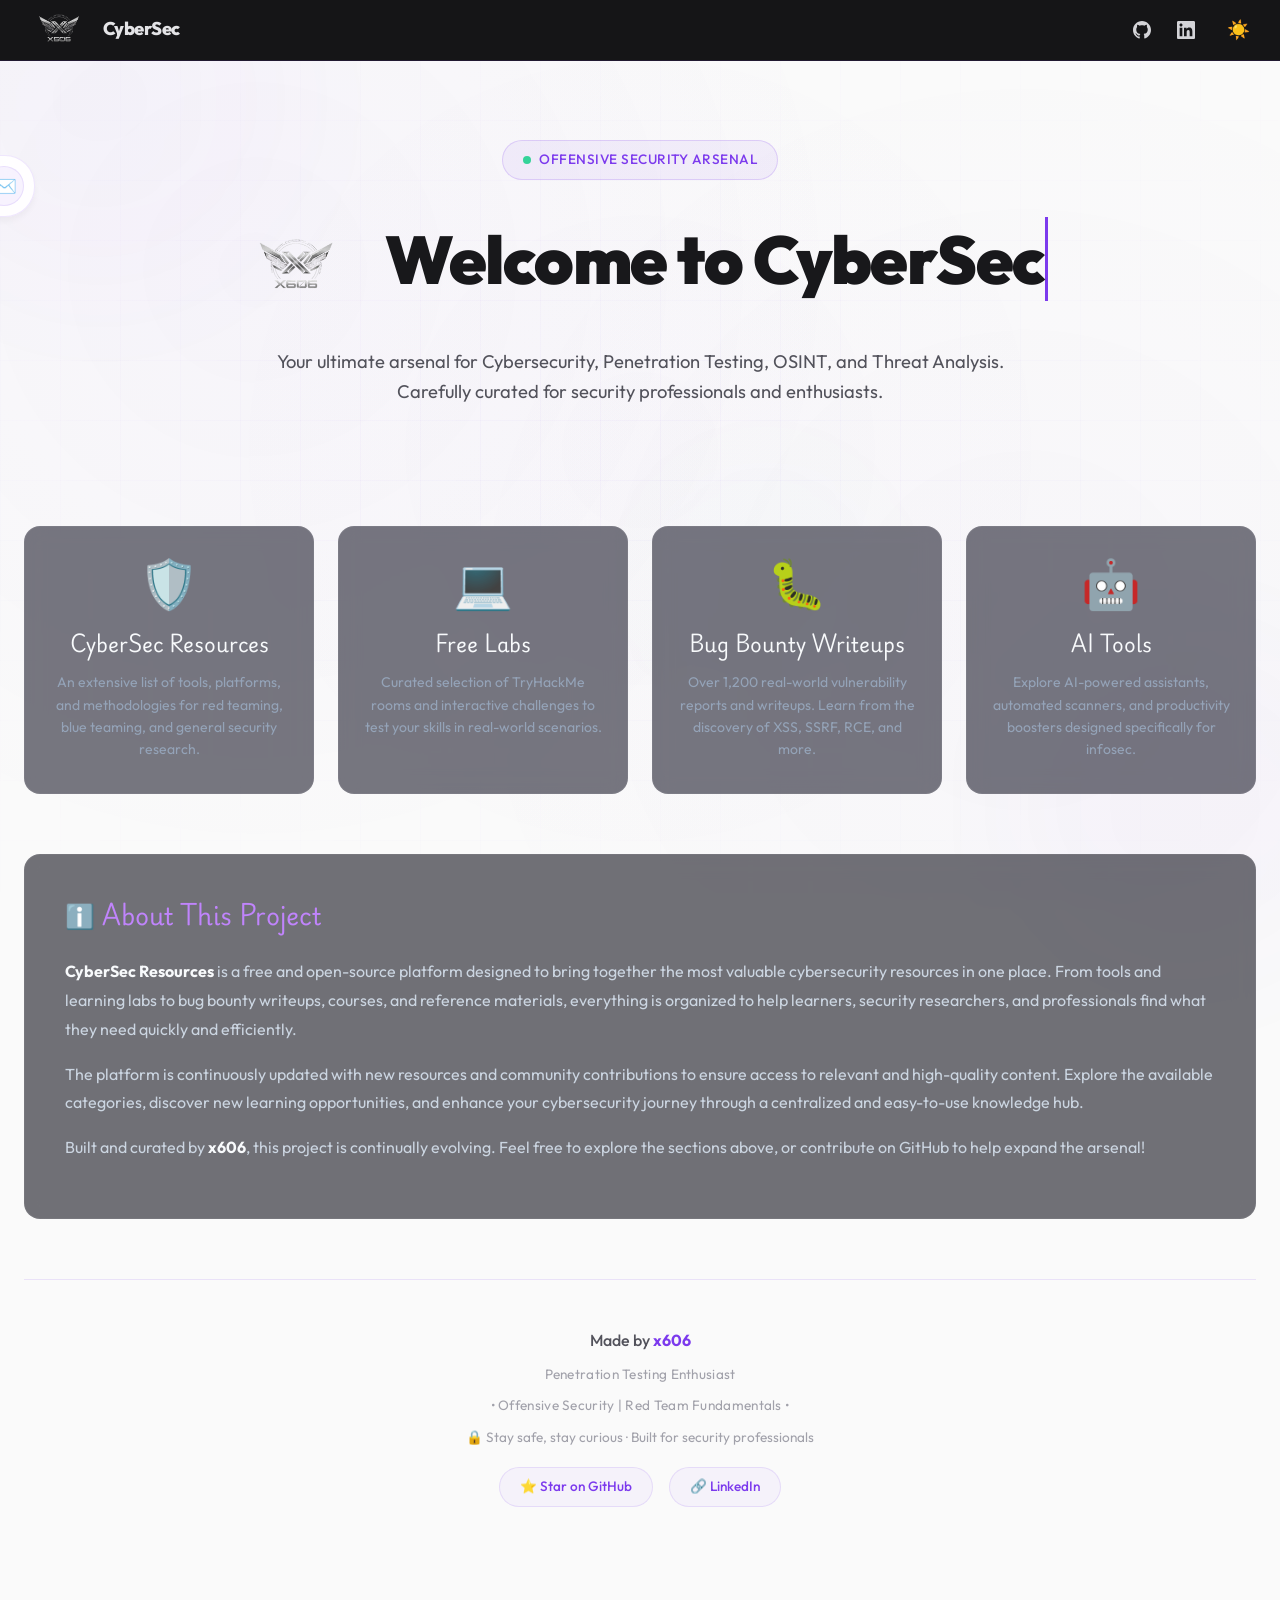
==== commit dc7de5d2: "style: overhaul visual identity with custom CSS themes, font updates, and interactive UI components." ====
--- a/index.html
+++ b/index.html
@@ -18,7 +18,7 @@
     <link rel="preconnect" href="https://fonts.googleapis.com" />
     <link rel="preconnect" href="https://fonts.gstatic.com" crossorigin />
     <link
-      href="https://fonts.googleapis.com/css2?family=Inter:wght@400;500;600;700;800;900&family=JetBrains+Mono:wght@400;500;600&display=swap"
+      href="https://fonts.googleapis.com/css2?family=Outfit:wght@100..900&family=Playwrite+DE+Grund:wght@100..400&display=swap"
       rel="stylesheet"
     />
     <link rel="stylesheet" href="./css/cyber-links.css" />
@@ -27,7 +27,7 @@
     <link rel="stylesheet" href="./css/main.css" />
      <link rel="icon" href="data:image/svg+xml,<svg xmlns=%22http://www.w3.org/2000/svg%22 viewBox=%220 0 100 100%22><text y=%22.9em%22 font-size=%2290%22>🏠</text></svg>">
   </head>
-  <body class="no-glow">
+  <body>
     <noscript>
       <p style="text-align:center;padding:2rem;font-family:sans-serif">
         This page requires JavaScript to be enabled.
--- a/css/cyber-links.css
+++ b/css/cyber-links.css
@@ -119,7 +119,7 @@
 }
 
 body {
-  font-family: "Inter", -apple-system, BlinkMacSystemFont, sans-serif;
+  font-family: "Outfit", -apple-system, BlinkMacSystemFont, sans-serif;
   background: var(--bg-primary);
   color: var(--text-primary);
   min-height: 100vh;
@@ -469,7 +469,7 @@
   border: none;
   background: transparent;
   color: var(--text-primary);
-  font-family: "Inter", sans-serif;
+  font-family: "Outfit", sans-serif;
   font-size: 1rem;
   outline: none;
   min-width: 0;
@@ -597,7 +597,7 @@
   background: transparent;
   border: 1px solid var(--border-color);
   color: var(--text-muted);
-  font-family: "Inter", sans-serif;
+  font-family: "Outfit", sans-serif;
   font-size: 0.75rem;
   font-weight: 500;
   cursor: pointer;
@@ -648,7 +648,7 @@
   background: rgba(24, 24, 27, 0.5);
   border: 1px solid var(--border-color);
   color: var(--text-secondary);
-  font-family: "Inter", sans-serif;
+  font-family: "Outfit", sans-serif;
   font-size: 0.8rem;
   font-weight: 500;
   cursor: pointer;
@@ -676,7 +676,7 @@
 }
 
 .filter-chip .chip-count {
-  font-family: "JetBrains Mono", monospace;
+  font-family: "Playwrite DE Grund", cursive;
   font-size: 0.65rem;
   color: var(--text-muted);
   background: rgba(255, 255, 255, 0.06);
@@ -735,7 +735,7 @@
   background: rgba(168, 85, 247, 0.08);
   border: 1px solid rgba(168, 85, 247, 0.18);
   color: var(--accent-red);
-  font-family: "Inter", sans-serif;
+  font-family: "Outfit", sans-serif;
   font-size: 0.72rem;
   font-weight: 500;
   cursor: pointer;
@@ -759,7 +759,7 @@
   background: transparent;
   border: 1px solid rgba(168, 85, 247, 0.18);
   color: var(--accent-red);
-  font-family: "Inter", sans-serif;
+  font-family: "Outfit", sans-serif;
   font-size: 0.72rem;
   font-weight: 600;
   cursor: pointer;
@@ -824,7 +824,7 @@
 .stat-number {
   font-size: 1.8rem;
   font-weight: 800;
-  font-family: "JetBrains Mono", monospace;
+  font-family: "Playwrite DE Grund", cursive;
   background: linear-gradient(135deg, var(--accent-red), var(--accent-red-dark));
   -webkit-background-clip: text;
   -webkit-text-fill-color: transparent;
@@ -890,7 +890,7 @@
   margin-left: auto;
   font-size: 0.8rem;
   color: var(--text-muted);
-  font-family: "JetBrains Mono", monospace;
+  font-family: "Playwrite DE Grund", cursive;
   background: var(--category-count-bg);
   padding: 4px 12px;
   border-radius: 20px;
@@ -1082,7 +1082,7 @@
 .link-domain {
   font-size: 0.78rem;
   color: var(--text-muted);
-  font-family: "JetBrains Mono", monospace;
+  font-family: "Playwrite DE Grund", cursive;
   white-space: nowrap;
   overflow: hidden;
   text-overflow: ellipsis;
--- a/css/main.css
+++ b/css/main.css
@@ -48,7 +48,7 @@
   z-index: 1;
 }
 .home-card-title {
-  font-family: 'JetBrains Mono', monospace;
+  font-family: "Playwrite DE Grund", cursive;
   font-size: 20px;
   font-weight: 600;
   margin-bottom: 12px;
@@ -74,7 +74,7 @@
   backdrop-filter: blur(10px);
 }
 .about-title {
-  font-family: 'JetBrains Mono', monospace;
+  font-family: "Playwrite DE Grund", cursive;
   font-size: 24px;
   color: #c084fc;
   margin-bottom: 24px;
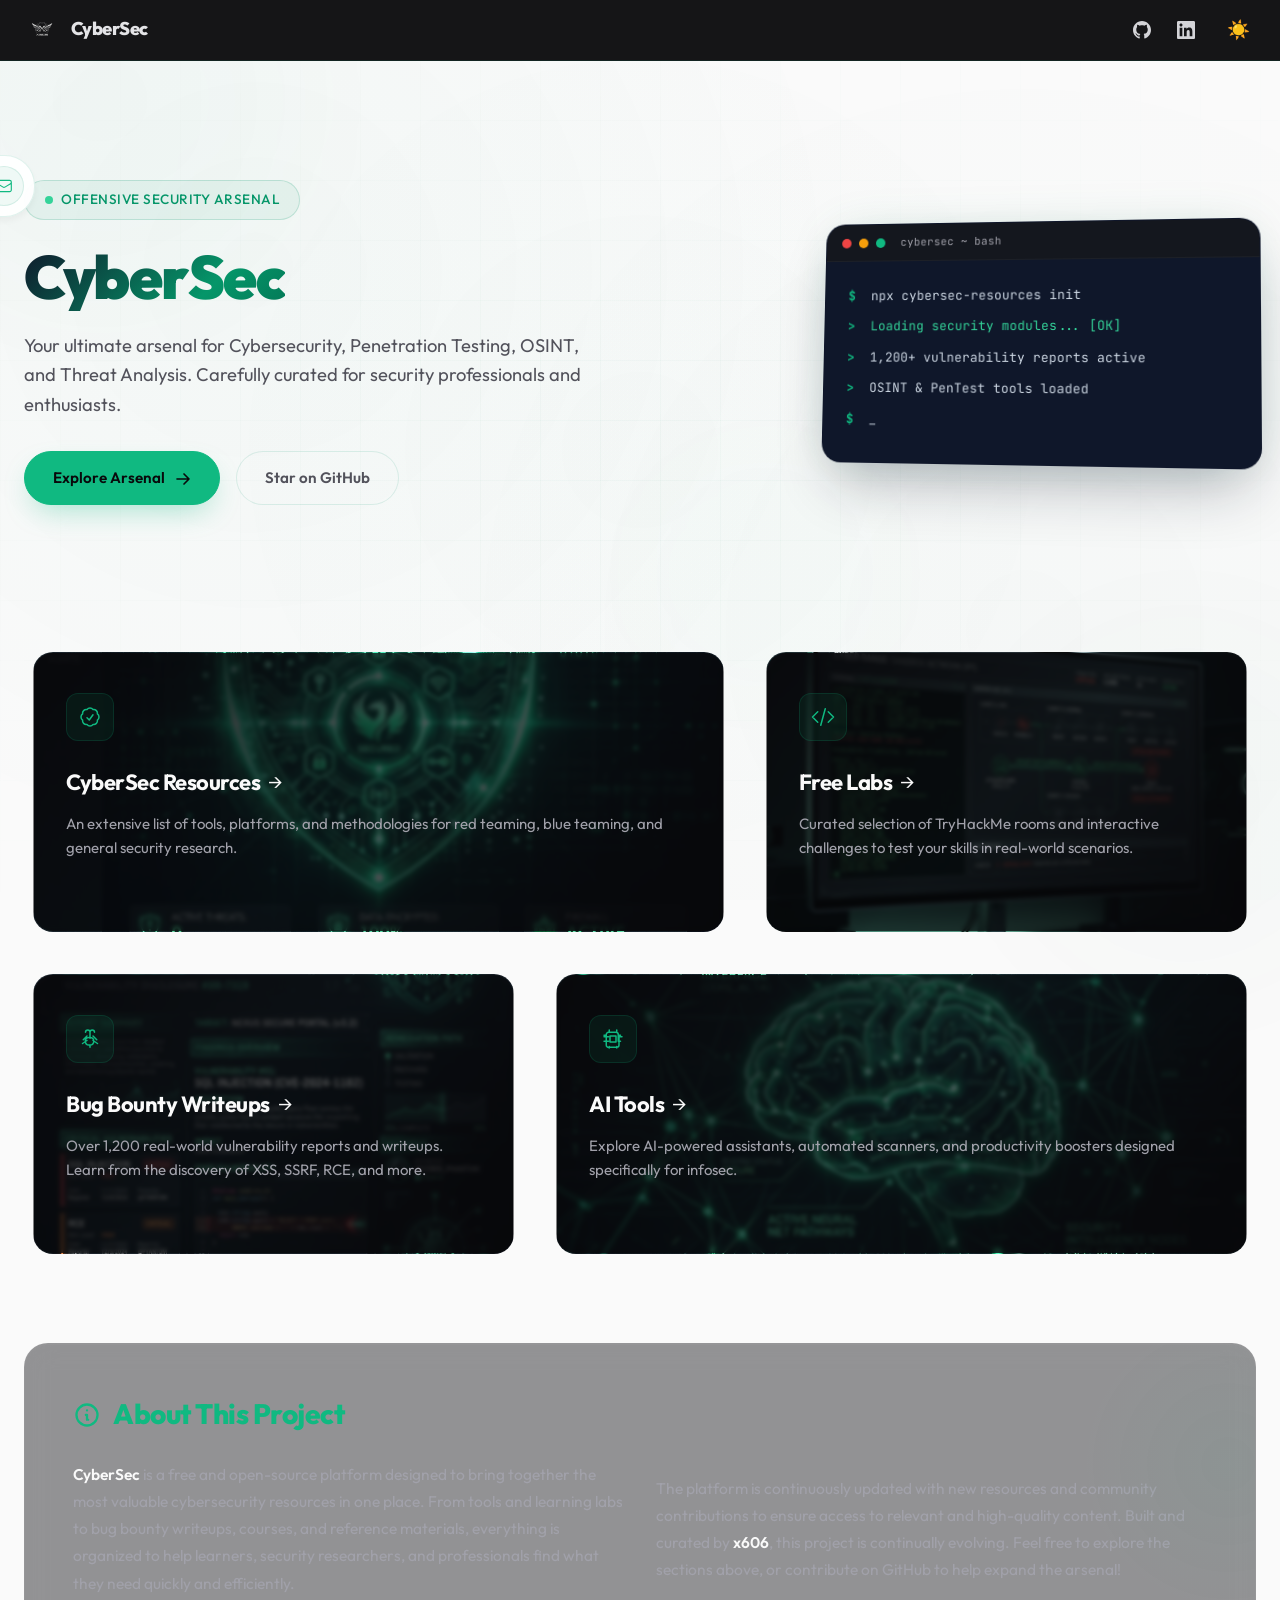
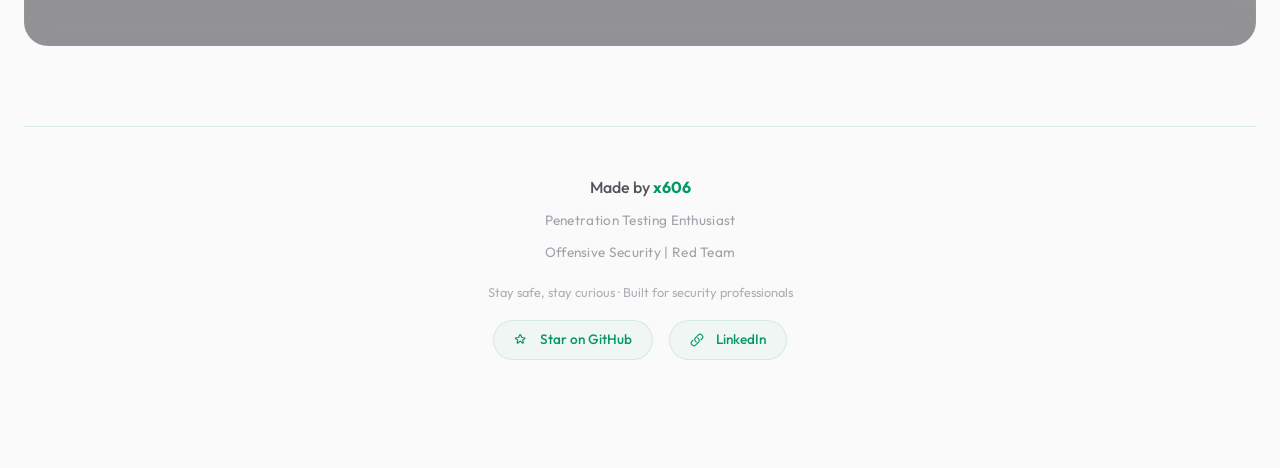
==== commit edc02982: "feat: implement modular render engine and standardized styling for resource, lab, and writeup pages" ====
--- a/index.html
+++ b/index.html
@@ -10,22 +10,21 @@
       })();
     </script>
     <meta name="viewport" content="width=device-width, initial-scale=1.0" />
-    <title>CyberSec Resources — Home & About</title>
+    <title>CyberSec</title>
     <meta
       name="description"
-      content="A curated collection of essential cybersecurity tools and resources for penetration testing, OSINT, vulnerability analysis, and more."
+      content="A curated collection of essential cybersecurity tools, platforms, and resources for penetration testing, OSINT, and threat analysis."
     />
     <link rel="preconnect" href="https://fonts.googleapis.com" />
     <link rel="preconnect" href="https://fonts.gstatic.com" crossorigin />
     <link
-      href="https://fonts.googleapis.com/css2?family=Outfit:wght@100..900&family=Playwrite+DE+Grund:wght@100..400&display=swap"
+      href="https://fonts.googleapis.com/css2?family=Outfit:wght@100..900&family=JetBrains+Mono:wght@100..800&display=swap"
       rel="stylesheet"
     />
     <link rel="stylesheet" href="./css/cyber-links.css" />
     <link rel="stylesheet" href="./css/sidebar.css" />
-
     <link rel="stylesheet" href="./css/main.css" />
-     <link rel="icon" href="data:image/svg+xml,<svg xmlns=%22http://www.w3.org/2000/svg%22 viewBox=%220 0 100 100%22><text y=%22.9em%22 font-size=%2290%22>🏠</text></svg>">
+    <link rel="icon" href="data:image/svg+xml,<svg xmlns=%22http://www.w3.org/2000/svg%22 viewBox=%220 0 100 100%22><text y=%22.9em%22 font-size=%2290%22>🛡️</text></svg>">
   </head>
   <body>
     <noscript>
@@ -33,8 +32,10 @@
         This page requires JavaScript to be enabled.
       </p>
     </noscript>
+    
     <!-- Skip Navigation -->
     <a href="#mainContent" class="skip-nav">Skip to content</a>
+    
     <!-- Background Effects -->
     <div class="bg-grid"></div>
     <div class="orb orb-1"></div>
@@ -44,12 +45,15 @@
     <!-- Navigation Bar -->
     <nav class="navbar" id="navbar" aria-label="Main navigation">
       <div class="nav-inner">
-        <a href="./index.html" class="nav-logo"><img src="./assets/x606-logo1.webp" alt="CyberSec Logo" style="height:70px;width:70px;vertical-align:middle;margin-right:6px;border-radius:50%;"> CyberSec</a>
+        <a href="./index.html" class="nav-logo">
+          <img src="./assets/x606-logo1.webp" alt="CyberSec Logo" style="height:36px;width:36px;vertical-align:middle;margin-right:8px;border-radius:50%;">
+          CyberSec
+        </a>
         <div class="nav-social">
-          <a href="https://github.com/xismail606/CyberSec-Resources" target="_blank" rel="noopener noreferrer" title="GitHub">
+          <a href="https://github.com/xismail606/CyberSec-Resources" target="_blank" rel="noopener noreferrer" title="GitHub" aria-label="GitHub Repository">
             <svg xmlns="http://www.w3.org/2000/svg" width="18" height="18" viewBox="0 0 24 24" fill="currentColor"><path d="M12 0c-6.626 0-12 5.373-12 12 0 5.302 3.438 9.8 8.207 11.387.599.111.793-.261.793-.577v-2.234c-3.338.726-4.033-1.416-4.033-1.416-.546-1.387-1.333-1.756-1.333-1.756-1.089-.745.083-.729.083-.729 1.205.084 1.839 1.237 1.839 1.237 1.07 1.834 2.807 1.304 3.492.997.107-.775.418-1.305.762-1.604-2.665-.305-5.467-1.334-5.467-5.931 0-1.311.469-2.381 1.236-3.221-.124-.303-.535-1.524.117-3.176 0 0 1.008-.322 3.301 1.23.957-.266 1.983-.399 3.003-.404 1.02.005 2.047.138 3.006.404 2.291-1.552 3.297-1.23 3.297-1.23.653 1.653.242 2.874.118 3.176.77.84 1.235 1.911 1.235 3.221 0 4.609-2.807 5.624-5.479 5.921.43.372.823 1.102.823 2.222v3.293c0 .319.192.694.801.576 4.765-1.589 8.199-6.086 8.199-11.386 0-6.627-5.373-12-12-12z"/></svg>
           </a>
-          <a href="https://www.linkedin.com/in/ismailabdelhameed" target="_blank" rel="noopener noreferrer" title="LinkedIn">
+          <a href="https://www.linkedin.com/in/ismailabdelhameed" target="_blank" rel="noopener noreferrer" title="LinkedIn" aria-label="LinkedIn Profile">
             <svg xmlns="http://www.w3.org/2000/svg" width="18" height="18" viewBox="0 0 24 24" fill="currentColor"><path d="M20.447 20.452h-3.554v-5.569c0-1.328-.027-3.037-1.852-3.037-1.853 0-2.136 1.445-2.136 2.939v5.667H9.351V9h3.414v1.561h.046c.477-.9 1.637-1.85 3.37-1.85 3.601 0 4.267 2.37 4.267 5.455v6.286zM5.337 7.433c-1.144 0-2.063-.926-2.063-2.065 0-1.138.92-2.063 2.063-2.063 1.14 0 2.064.925 2.064 2.063 0 1.139-.925 2.065-2.064 2.065zm1.782 13.019H3.555V9h3.564v11.452zM22.225 0H1.771C.792 0 0 .774 0 1.729v20.542C0 23.227.792 24 1.771 24h20.451C23.2 24 24 23.227 24 22.271V1.729C24 .774 23.2 0 22.222 0h.003z"/></svg>
           </a>
         </div>
@@ -58,57 +62,131 @@
     </nav>
 
     <div class="container" id="mainContent">
-      <!-- Hero -->
-      <header class="hero hero-home">
-        <div class="hero-badge">
-          <span class="pulse-dot"></span>
-          OFFENSIVE SECURITY ARSENAL
-        </div>
-        <h1><img src="./assets/x606-logo1.webp" alt="CyberSec Logo" style="height: 1.9em; width: auto; vertical-align: middle; margin-right: 15px; border-radius: 50%;"> <span class="typewriter" data-text="Welcome to CyberSec"></span></h1>
-        <p>
-          Your ultimate arsenal for Cybersecurity, Penetration Testing, OSINT, and Threat Analysis. Carefully curated for security professionals and enthusiasts.
-        </p>
-
+      <!-- Split Hero Section -->
+      <header class="hero hero-home reveal-on-scroll">
+        <div class="hero-grid-split">
+          <div class="hero-content">
+            <div class="hero-badge">
+              <span class="pulse-dot"></span>
+              OFFENSIVE SECURITY ARSENAL
+            </div>
+            <h1>CyberSec</h1>
+            <p>
+              Your ultimate arsenal for Cybersecurity, Penetration Testing, OSINT, and Threat Analysis. Carefully curated for security professionals and enthusiasts.
+            </p>
+            <div class="hero-actions">
+              <a href="./resources.html" class="hero-cta-primary">
+                Explore Arsenal 
+                <span class="icon">
+                  <svg xmlns="http://www.w3.org/2000/svg" width="16" height="16" fill="none" viewBox="0 0 24 24" stroke="currentColor" style="display:inline-block;vertical-align:middle;margin-left:2px;stroke-width:2.5;"><path stroke-linecap="round" stroke-linejoin="round" d="M13.5 4.5L21 12m0 0l-7.5 7.5M21 12H3"/></svg>
+                </span>
+              </a>
+              <a href="https://github.com/xismail606/CyberSec-Resources" target="_blank" rel="noopener noreferrer" class="hero-cta-secondary">Star on GitHub</a>
+            </div>
+          </div>
+          <div class="hero-visual">
+            <div class="hero-glow-box">
+              <div class="terminal-header">
+                <span class="terminal-dot red"></span>
+                <span class="terminal-dot yellow"></span>
+                <span class="terminal-dot green"></span>
+                <span class="terminal-title">cybersec ~ bash</span>
+              </div>
+              <div class="terminal-body">
+                <div class="terminal-line"><span class="terminal-prompt">$</span> npx cybersec-resources init</div>
+                <div class="terminal-line success"><span class="terminal-prompt">></span> Loading security modules... [OK]</div>
+                <div class="terminal-line"><span class="terminal-prompt">></span> 1,200+ vulnerability reports active</div>
+                <div class="terminal-line"><span class="terminal-prompt">></span> OSINT & PenTest tools loaded</div>
+                <div class="terminal-line blink"><span class="terminal-prompt">$</span> <span class="cursor">_</span></div>
+              </div>
+            </div>
+          </div>
+        </div>
       </header>
 
       <main>
-        <!-- Home Grid -->
-        <div class="home-grid">
-          <a href="./resources.html" class="home-card">
-            <div class="home-card-icon">🛡️</div>
-            <h3 class="home-card-title">CyberSec Resources</h3>
-            <p class="home-card-desc">An extensive list of tools, platforms, and methodologies for red teaming, blue teaming, and general security research.</p>
-          </a>
-          <a href="./free-labs.html" class="home-card">
-            <div class="home-card-icon">💻</div>
-            <h3 class="home-card-title">Free Labs</h3>
-            <p class="home-card-desc">Curated selection of TryHackMe rooms and interactive challenges to test your skills in real-world scenarios.</p>
-          </a>
-          <a href="./bug-bounty-writeups.html" class="home-card">
-            <div class="home-card-icon">🐛</div>
-            <h3 class="home-card-title">Bug Bounty Writeups</h3>
-            <p class="home-card-desc">Over 1,200 real-world vulnerability reports and writeups. Learn from the discovery of XSS, SSRF, RCE, and more.</p>
-          </a>
-          <a href="./ai-tools.html" class="home-card">
-            <div class="home-card-icon">🤖</div>
-            <h3 class="home-card-title">AI Tools</h3>
-            <p class="home-card-desc">Explore AI-powered assistants, automated scanners, and productivity boosters designed specifically for infosec.</p>
-          </a>
+        <!-- Home Grid (Bento Layout) -->
+        <div class="home-grid reveal-on-scroll">
+          <!-- Card 1: Resources (Large cell, Background Image Overlay) -->
+          <div class="home-grid-cell-large">
+            <div class="home-card-shell">
+              <a href="./resources.html" class="home-card has-bg" style="background-image: url('assets/cyber_resources.png');">
+                <div class="home-card-icon">
+                  <svg xmlns="http://www.w3.org/2000/svg" fill="none" viewBox="0 0 24 24" stroke="currentColor">
+                    <path stroke-linecap="round" stroke-linejoin="round" d="M9 12.75L11.25 15 15 9.75M21 12c0 1.268-.63 2.39-1.593 3.068a3.745 3.745 0 01-1.043 3.296 3.745 3.745 0 01-3.296 1.043A3.745 3.745 0 0112 21c-1.268 0-2.39-.63-3.068-1.593a3.746 3.746 0 01-3.296-1.043 3.745 3.745 0 01-1.043-3.296A3.745 3.745 0 013 12c0-1.268.63-2.39 1.593-3.068a3.746 3.746 0 011.043-3.296 3.746 3.746 0 013.296-1.043A3.746 3.746 0 0112 3c1.268 0 2.39.63 3.068 1.593a3.746 3.746 0 013.296 1.043 3.746 3.746 0 011.043 3.296A3.745 3.745 0 0121 12z" />
+                  </svg>
+                </div>
+                <h3 class="home-card-title">CyberSec Resources <span class="arrow">→</span></h3>
+                <p class="home-card-desc">An extensive list of tools, platforms, and methodologies for red teaming, blue teaming, and general security research.</p>
+              </a>
+            </div>
+          </div>
+
+          <!-- Card 2: Free Labs (Small cell) -->
+          <div class="home-grid-cell-small">
+            <div class="home-card-shell">
+              <a href="./free-labs.html" class="home-card has-bg" style="background-image: url('assets/cyber_labs.png');">
+                <div class="home-card-icon">
+                  <svg xmlns="http://www.w3.org/2000/svg" fill="none" viewBox="0 0 24 24" stroke="currentColor">
+                    <path stroke-linecap="round" stroke-linejoin="round" d="M17.25 6.75L22.5 12l-5.25 5.25m-10.5 0L1.5 12l5.25-5.25m7.5-3l-4.5 16.5" />
+                  </svg>
+                </div>
+                <h3 class="home-card-title">Free Labs <span class="arrow">→</span></h3>
+                <p class="home-card-desc">Curated selection of TryHackMe rooms and interactive challenges to test your skills in real-world scenarios.</p>
+              </a>
+            </div>
+          </div>
+
+          <!-- Card 3: Bug Bounty Writeups (Small cell) -->
+          <div class="home-grid-cell-small">
+            <div class="home-card-shell">
+              <a href="./bug-bounty-writeups.html" class="home-card has-bg" style="background-image: url('assets/cyber_writeups.png');">
+                <div class="home-card-icon">
+                  <svg xmlns="http://www.w3.org/2000/svg" fill="none" viewBox="0 0 24 24" stroke="currentColor">
+                    <path stroke-linecap="round" stroke-linejoin="round" d="M12 11.25V5.25M12 5.25a2.25 2.25 0 00-4.5 0M12 5.25a2.25 2.25 0 014.5 0M9 9l-3.75 3.75M15 9l3.75 3.75M9 13.5l-4.5 3M15 13.5l4.5 3M12 18v2.25M12 18a3.75 3.75 0 00.495-7.467 5.99 5.99 0 00-1.925 0A3.75 3.75 0 0011 18h1z" />
+                  </svg>
+                </div>
+                <h3 class="home-card-title">Bug Bounty Writeups <span class="arrow">→</span></h3>
+                <p class="home-card-desc">Over 1,200 real-world vulnerability reports and writeups. Learn from the discovery of XSS, SSRF, RCE, and more.</p>
+              </a>
+            </div>
+          </div>
+
+          <!-- Card 4: AI Tools (Large cell, Background Image Overlay) -->
+          <div class="home-grid-cell-large">
+            <div class="home-card-shell">
+              <a href="./ai-tools.html" class="home-card has-bg" style="background-image: url('assets/cyber_ai.png');">
+                <div class="home-card-icon">
+                  <svg xmlns="http://www.w3.org/2000/svg" fill="none" viewBox="0 0 24 24" stroke="currentColor">
+                    <path stroke-linecap="round" stroke-linejoin="round" d="M8.25 3v1.5M4.5 8.25H3M19.5 8.25H18M8.25 19.5V21m7.5-18v1.5m0 15V21m5.25-11.25H18m-10.5 0H3m16.5 4.5H18m-10.5 0H3m15-4.5V18a2.25 2.25 0 01-2.25 2.25h-7.5A2.25 2.25 0 015.25 18V7.5A2.25 2.25 0 017.5 5.25h7.5A2.25 2.25 0 0117.25 7.5v6.75zM9 9h6v6H9V9z" />
+                  </svg>
+                </div>
+                <h3 class="home-card-title">AI Tools <span class="arrow">→</span></h3>
+                <p class="home-card-desc">Explore AI-powered assistants, automated scanners, and productivity boosters designed specifically for infosec.</p>
+              </a>
+            </div>
+          </div>
         </div>
 
         <!-- About Section -->
-        <section class="about-section">
-          <h2 class="about-title">ℹ️ About This Project</h2>
+        <section class="about-section reveal-on-scroll">
+          <h2 class="about-title">
+            <svg xmlns="http://www.w3.org/2000/svg" fill="none" viewBox="0 0 24 24" stroke="currentColor">
+              <path stroke-linecap="round" stroke-linejoin="round" stroke-width="2" d="M13 16h-1v-4h-1m1-4h.01M21 12a9 9 0 11-18 0 9 9 0 0118 0z" />
+            </svg>
+            About This Project
+          </h2>
           <div class="about-content">
-            <p>
-              <strong>CyberSec Resources</strong> is a free and open-source platform designed to bring together the most valuable cybersecurity resources in one place. From tools and learning labs to bug bounty writeups, courses, and reference materials, everything is organized to help learners, security researchers, and professionals find what they need quickly and efficiently.
-            </p>
-            <p>
-              The platform is continuously updated with new resources and community contributions to ensure access to relevant and high-quality content. Explore the available categories, discover new learning opportunities, and enhance your cybersecurity journey through a centralized and easy-to-use knowledge hub.
-            </p>
-            <p>
-              Built and curated by <strong>x606</strong>, this project is continually evolving. Feel free to explore the sections above, or contribute on GitHub to help expand the arsenal!
-            </p>
+            <div class="about-content-left">
+              <p>
+                <strong>CyberSec</strong> is a free and open-source platform designed to bring together the most valuable cybersecurity resources in one place. From tools and learning labs to bug bounty writeups, courses, and reference materials, everything is organized to help learners, security researchers, and professionals find what they need quickly and efficiently.
+              </p>
+            </div>
+            <div class="about-content-right">
+              <p>
+                The platform is continuously updated with new resources and community contributions to ensure access to relevant and high-quality content. Built and curated by <strong>x606</strong>, this project is continually evolving. Feel free to explore the sections above, or contribute on GitHub to help expand the arsenal!
+              </p>
+            </div>
           </div>
         </section>
       </main>
@@ -118,15 +196,20 @@
         <div class="footer-content">
           <p class="footer-author">Made by <a href="https://github.com/xismail606" target="_blank" rel="noopener noreferrer">x606</a></p>
           <p class="footer-role">Penetration Testing Enthusiast</p>
-          <p class="footer-role">• Offensive Security | Red Team Fundamentals •</p>
-          <p>🔒 Stay safe, stay curious · Built for security professionals</p>
+          <p class="footer-role">Offensive Security | Red Team </p>
+          <p style="margin-top:8px;font-size:0.8rem;opacity:0.85;">Stay safe, stay curious · Built for security professionals</p>
           <div class="footer-links"> 
-            <a href="https://github.com/xismail606/CyberSec-Resources" target="_blank" rel="noopener noreferrer">⭐ Star on GitHub</a>
-            <a href="https://www.linkedin.com/in/ismailabdelhameed" target="_blank" rel="noopener noreferrer">🔗 LinkedIn</a>
+            <a href="https://github.com/xismail606/CyberSec-Resources" target="_blank" rel="noopener noreferrer">
+              <svg xmlns="http://www.w3.org/2000/svg" fill="none" viewBox="0 0 24 24" stroke="currentColor" style="width:14px;height:14px;display:inline-block;vertical-align:middle;margin-right:6px;stroke-width:2;"><path stroke-linecap="round" stroke-linejoin="round" d="M11.48 3.499c-.105-.347-.492-.576-.85-.576s-.745.229-.85.576L7.92 7.734l-4.57.447c-.378.037-.698.291-.795.656-.098.364.072.752.417.957l3.435 2.046-1.045 4.481c-.087.37.075.753.398.948.324.195.738.163 1.03-.078l3.87-3.195 3.87 3.195c.292.241.706.273 1.03.078.323-.195.485-.578.398-.948l-1.045-4.481 3.435-2.046c.345-.205.515-.593.417-.957-.097-.365-.417-.619-.795-.656l-4.57-.447-1.86-4.235z" /></svg>
+              Star on GitHub
+            </a>
+            <a href="https://www.linkedin.com/in/ismailabdelhameed" target="_blank" rel="noopener noreferrer">
+              <svg xmlns="http://www.w3.org/2000/svg" fill="none" viewBox="0 0 24 24" stroke="currentColor" style="width:14px;height:14px;display:inline-block;vertical-align:middle;margin-right:6px;stroke-width:2;"><path stroke-linecap="round" stroke-linejoin="round" d="M13.19 8.688a4.5 4.5 0 011.242 7.244l-4.5 4.5a4.5 4.5 0 01-6.364-6.364l1.757-1.757m13.35-.622l1.757-1.757a4.5 4.5 0 00-6.364-6.364l-4.5 4.5a4.5 4.5 0 001.242 7.244" /></svg>
+              LinkedIn
+            </a>
           </div>
         </div>
       </footer>
-
     </div>
 
     <!-- Scroll to Top Button -->
@@ -148,10 +231,17 @@
       </svg>
     </button>
     
-    <!-- Social Media Links -->
+    <!-- Support Sidebar link -->
     <div class="social">
       <ul>
-        <li><a href="https://forms.gle/xkkFSNq6WN5U3S3AA">Support <i>✉️</i></a></li>
+        <li>
+          <a href="https://forms.gle/xkkFSNq6WN5U3S3AA" target="_blank" rel="noopener noreferrer">
+            Support 
+            <i>
+              <svg xmlns="http://www.w3.org/2000/svg" fill="none" viewBox="0 0 24 24" stroke="currentColor" style="width:20px;height:20px;stroke-width:1.5;"><path stroke-linecap="round" stroke-linejoin="round" d="M21.75 6.75v10.5a2.25 2.25 0 01-2.25 2.25h-15a2.25 2.25 0 01-2.25-2.25V6.75m19.5 0A2.25 2.25 0 0019.5 4.5h-15a2.25 2.25 0 00-2.25 2.25m19.5 0v.243a2.25 2.25 0 01-1.07 1.916l-7.5 4.615a2.25 2.25 0 01-2.36 0L3.32 8.91a2.25 2.25 0 01-1.07-1.916V6.75" /></svg>
+            </i>
+          </a>
+        </li>
       </ul>
     </div>
 
--- a/css/cyber-links.css
+++ b/css/cyber-links.css
@@ -8,33 +8,40 @@
 }
 
 :root {
-  /* === Obsidian Lux Palette === */
+  /* === Obsidian Lux Palette (Redesigned: Emerald Tech) === */
   --bg-primary: #09090b;
   --bg-secondary: #18181b;
   --bg-card: rgba(24, 24, 27, 0.7);
   --bg-card-hover: rgba(39, 39, 42, 0.8);
   --border-color: rgba(255, 255, 255, 0.06);
-  --border-hover: rgba(168, 85, 247, 0.35);
+  --border-hover: rgba(16, 185, 129, 0.35); /* Emerald 500 */
   --text-primary: #fafafa;
   --text-secondary: #a1a1aa;
   --text-muted: #52525b;
 
-  --accent-red: #a855f7;
-  --accent-red-dark: #7c3aed;
-  --accent-red-light: #c084fc;
-  --accent-red-deep: #6d28d9;
+  /* Accent Emerald Palette */
+  --accent-emerald: #10b981;      /* Emerald 500 */
+  --accent-emerald-dark: #059669; /* Emerald 600 */
+  --accent-emerald-light: #34d399;/* Emerald 400 */
+  --accent-emerald-deep: #047857; /* Emerald 700 */
+
+  /* Backward Compatibility Aliases */
+  --accent-red: var(--accent-emerald);
+  --accent-red-dark: var(--accent-emerald-dark);
+  --accent-red-light: var(--accent-emerald-light);
+  --accent-red-deep: var(--accent-emerald-deep);
   --accent-green: #34d399;
   --accent-rose: #f472b6;
   --accent-amber: #f59e0b;
 
-  --glow-red: rgba(168, 85, 247, 0.1);
-  --glow-red-dark: rgba(124, 58, 237, 0.1);
+  --glow-red: rgba(16, 185, 129, 0.1);
+  --glow-red-dark: rgba(5, 150, 105, 0.1);
   --radius: 16px;
   --radius-sm: 10px;
   --transition: 0.3s cubic-bezier(0.4, 0, 0.2, 1);
 
-  --glow-color: rgba(168, 85, 247, 0.04);
-  --glow-color-inner: rgba(168, 85, 247, 0.08);
+  --glow-color: rgba(16, 185, 129, 0.04);
+  --glow-color-inner: rgba(16, 185, 129, 0.08);
   --glow-size: 120px;
   --glow-opacity: 0;
   --x: 50%;
@@ -43,54 +50,54 @@
   --navbar-bg: rgba(9, 9, 11, 0.8);
   --navbar-bg-scrolled: rgba(9, 9, 11, 0.95);
   --navbar-shadow: 0 1px 0 rgba(255,255,255,0.04), 0 4px 30px rgba(0,0,0,0.5);
-  --nav-link-hover-bg: rgba(168, 85, 247, 0.06);
-  --nav-link-hover-border: rgba(168, 85, 247, 0.12);
-  --nav-link-active-bg: rgba(168, 85, 247, 0.1);
-  --nav-link-active-border: rgba(168, 85, 247, 0.25);
-  --nav-social-hover-bg: rgba(168, 85, 247, 0.08);
-  --nav-social-hover-border: rgba(168, 85, 247, 0.2);
+  --nav-link-hover-bg: rgba(16, 185, 129, 0.06);
+  --nav-link-hover-border: rgba(16, 185, 129, 0.12);
+  --nav-link-active-bg: rgba(16, 185, 129, 0.1);
+  --nav-link-active-border: rgba(16, 185, 129, 0.25);
+  --nav-social-hover-bg: rgba(16, 185, 129, 0.08);
+  --nav-social-hover-border: rgba(16, 185, 129, 0.2);
   --nav-mobile-bg: rgba(9, 9, 11, 0.98);
   --search-bg: rgba(24, 24, 27, 0.6);
-  --search-focus-ring: rgba(168, 85, 247, 0.12);
-  --search-focus-shadow: 0 0 0 4px rgba(168, 85, 247, 0.08);
+  --search-focus-ring: rgba(16, 185, 129, 0.12);
+  --search-focus-shadow: 0 0 0 4px rgba(16, 185, 129, 0.08);
   --diff-btn-bg: rgba(24, 24, 27, 0.6);
-  --diff-btn-hover-border: rgba(168, 85, 247, 0.3);
-  --diff-btn-hover-bg: rgba(168, 85, 247, 0.06);
-  --diff-btn-active-bg: rgba(168, 85, 247, 0.12);
-  --diff-btn-active-shadow: 0 0 20px rgba(168, 85, 247, 0.1);
-  --card-gradient: rgba(168, 85, 247, 0.03);
-  --card-shadow-hover: 0 12px 40px rgba(0,0,0,0.4), 0 0 0 1px rgba(168, 85, 247, 0.1);
+  --diff-btn-hover-border: rgba(16, 185, 129, 0.3);
+  --diff-btn-hover-bg: rgba(16, 185, 129, 0.06);
+  --diff-btn-active-bg: rgba(16, 185, 129, 0.12);
+  --diff-btn-active-shadow: 0 0 20px rgba(16, 185, 129, 0.1);
+  --card-gradient: rgba(16, 185, 129, 0.03);
+  --card-shadow-hover: 0 12px 40px rgba(0,0,0,0.4), 0 0 0 1px rgba(16, 185, 129, 0.1);
   --favicon-bg: rgba(255,255,255,0.04);
   --page-btn-bg: rgba(24, 24, 27, 0.6);
-  --page-btn-hover-border: rgba(168, 85, 247, 0.3);
-  --page-btn-hover-bg: rgba(168, 85, 247, 0.06);
+  --page-btn-hover-border: rgba(16, 185, 129, 0.3);
+  --page-btn-hover-bg: rgba(16, 185, 129, 0.06);
   --page-btn-hover-shadow: 0 4px 20px rgba(0,0,0,0.3);
-  --page-btn-active-bg: linear-gradient(135deg, rgba(168, 85, 247, 0.2), rgba(124, 58, 237, 0.15));
-  --page-btn-active-border: rgba(168, 85, 247, 0.4);
-  --page-btn-active-shadow: 0 0 20px rgba(168, 85, 247, 0.12);
-  --category-count-bg: rgba(168, 85, 247, 0.06);
-  --category-count-border: rgba(168, 85, 247, 0.15);
-  --hero-badge-bg: rgba(168, 85, 247, 0.06);
-  --hero-badge-border: rgba(168, 85, 247, 0.2);
+  --page-btn-active-bg: linear-gradient(135deg, rgba(16, 185, 129, 0.2), rgba(5, 150, 105, 0.15));
+  --page-btn-active-border: rgba(16, 185, 129, 0.4);
+  --page-btn-active-shadow: 0 0 20px rgba(16, 185, 129, 0.12);
+  --category-count-bg: rgba(16, 185, 129, 0.06);
+  --category-count-border: rgba(16, 185, 129, 0.15);
+  --hero-badge-bg: rgba(16, 185, 129, 0.06);
+  --hero-badge-border: rgba(16, 185, 129, 0.2);
   --scroll-top-bg: rgba(24, 24, 27, 0.8);
-  --scroll-top-border: rgba(168, 85, 247, 0.2);
-  --scroll-top-hover-bg: rgba(168, 85, 247, 0.12);
+  --scroll-top-border: rgba(16, 185, 129, 0.2);
+  --scroll-top-hover-bg: rgba(16, 185, 129, 0.12);
   --scroll-track: #09090b;
-  --scroll-thumb: linear-gradient(#6d28d9, #a855f7);
+  --scroll-thumb: linear-gradient(#059669, #10b981);
   --modal-overlay-bg: rgba(0, 0, 0, 0.7);
   --modal-shadow: 0 25px 60px rgba(0,0,0,0.6), 0 0 0 1px rgba(255,255,255,0.06);
-  --modal-close-hover-bg: rgba(244, 114, 182, 0.1);
-  --modal-close-hover-border: rgba(244, 114, 182, 0.25);
-  --modal-tag-bg: rgba(168, 85, 247, 0.08);
-  --modal-tag-border: rgba(168, 85, 247, 0.18);
-  --footer-link-bg: rgba(168, 85, 247, 0.05);
-  --footer-link-border: rgba(168, 85, 247, 0.12);
-  --footer-link-hover-bg: rgba(168, 85, 247, 0.1);
-  --footer-link-hover-border: rgba(168, 85, 247, 0.3);
-  --footer-link-hover-shadow: 0 4px 20px rgba(168, 85, 247, 0.08);
-  --bg-grid-glow1: rgba(168, 85, 247, 0.04);
-  --bg-grid-glow2: rgba(124, 58, 237, 0.03);
-  --bg-grid-glow3: rgba(168, 85, 247, 0.02);
+  --modal-close-hover-bg: rgba(16, 185, 129, 0.1);
+  --modal-close-hover-border: rgba(16, 185, 129, 0.25);
+  --modal-tag-bg: rgba(16, 185, 129, 0.08);
+  --modal-tag-border: rgba(16, 185, 129, 0.18);
+  --footer-link-bg: rgba(16, 185, 129, 0.05);
+  --footer-link-border: rgba(16, 185, 129, 0.12);
+  --footer-link-hover-bg: rgba(16, 185, 129, 0.1);
+  --footer-link-hover-border: rgba(16, 185, 129, 0.3);
+  --footer-link-hover-shadow: 0 4px 20px rgba(16, 185, 129, 0.08);
+  --bg-grid-glow1: rgba(16, 185, 129, 0.04);
+  --bg-grid-glow2: rgba(5, 150, 105, 0.03);
+  --bg-grid-glow3: rgba(16, 185, 129, 0.02);
   --bg-grid-line: rgba(255, 255, 255, 0.02);
   --orb3-bg: rgba(52, 211, 153, 0.05);
 }
@@ -147,8 +154,8 @@
 
 /* Hover-amplify: glow brightens near interactive elements */
 body.glow-hover::before {
-  --glow-color: rgba(168, 85, 247, 0.08);
-  --glow-color-inner: rgba(168, 85, 247, 0.16);
+  --glow-color: rgba(16, 185, 129, 0.08);
+  --glow-color-inner: rgba(16, 185, 129, 0.16);
 }
 
 /* Disable glow on specific pages */
@@ -506,14 +513,14 @@
 
 .adv-search-toggle:hover {
   color: var(--accent-red);
-  background: rgba(168, 85, 247, 0.06);
-  border-color: rgba(168, 85, 247, 0.12);
+  background: rgba(16, 185, 129, 0.06);
+  border-color: rgba(16, 185, 129, 0.12);
 }
 
 .adv-search-toggle[aria-expanded="true"] {
   color: var(--accent-red);
-  background: rgba(168, 85, 247, 0.1);
-  border-color: rgba(168, 85, 247, 0.3);
+  background: rgba(16, 185, 129, 0.1);
+  border-color: rgba(16, 185, 129, 0.3);
 }
 
 .adv-search-badge {
@@ -631,12 +638,12 @@
 }
 .filter-chips::-webkit-scrollbar-thumb,
 .active-filters-list::-webkit-scrollbar-thumb {
-  background: rgba(168, 85, 247, 0.3);
+  background: rgba(16, 185, 129, 0.3);
   border-radius: 10px;
 }
 .filter-chips::-webkit-scrollbar-thumb:hover,
 .active-filters-list::-webkit-scrollbar-thumb:hover {
-  background: rgba(168, 85, 247, 0.5);
+  background: rgba(16, 185, 129, 0.5);
 }
 
 .filter-chip {
@@ -659,15 +666,15 @@
 .filter-chip:hover {
   border-color: var(--border-hover);
   color: var(--accent-red);
-  background: rgba(168, 85, 247, 0.06);
+  background: rgba(16, 185, 129, 0.06);
   transform: translateY(-1px);
 }
 
 .filter-chip.active {
-  background: rgba(168, 85, 247, 0.12);
+  background: rgba(16, 185, 129, 0.12);
   border-color: var(--accent-red);
   color: var(--text-primary);
-  box-shadow: 0 0 12px rgba(168, 85, 247, 0.1);
+  box-shadow: 0 0 12px rgba(16, 185, 129, 0.1);
 }
 
 .filter-chip .chip-icon {
@@ -676,7 +683,7 @@
 }
 
 .filter-chip .chip-count {
-  font-family: "Playwrite DE Grund", cursive;
+  font-family: 'JetBrains Mono', monospace;
   font-size: 0.65rem;
   color: var(--text-muted);
   background: rgba(255, 255, 255, 0.06);
@@ -686,7 +693,7 @@
 }
 
 .filter-chip.active .chip-count {
-  background: rgba(168, 85, 247, 0.15);
+  background: rgba(16, 185, 129, 0.15);
   color: var(--accent-red-light);
 }
 
@@ -698,8 +705,8 @@
   padding: 10px 20px;
   margin-top: 10px;
   border-radius: var(--radius-sm);
-  background: rgba(168, 85, 247, 0.04);
-  border: 1px solid rgba(168, 85, 247, 0.1);
+  background: rgba(16, 185, 129, 0.04);
+  border: 1px solid rgba(16, 185, 129, 0.1);
   flex-wrap: wrap;
 }
 
@@ -732,8 +739,8 @@
   gap: 4px;
   padding: 4px 12px;
   border-radius: 50px;
-  background: rgba(168, 85, 247, 0.08);
-  border: 1px solid rgba(168, 85, 247, 0.18);
+  background: rgba(16, 185, 129, 0.08);
+  border: 1px solid rgba(16, 185, 129, 0.18);
   color: var(--accent-red);
   font-family: "Outfit", sans-serif;
   font-size: 0.72rem;
@@ -743,8 +750,8 @@
 }
 
 .active-filter-tag:hover {
-  background: rgba(168, 85, 247, 0.15);
-  border-color: rgba(168, 85, 247, 0.35);
+  background: rgba(16, 185, 129, 0.15);
+  border-color: rgba(16, 185, 129, 0.35);
 }
 
 .active-filter-tag .remove-tag {
@@ -757,7 +764,7 @@
   padding: 5px 14px;
   border-radius: 50px;
   background: transparent;
-  border: 1px solid rgba(168, 85, 247, 0.18);
+  border: 1px solid rgba(16, 185, 129, 0.18);
   color: var(--accent-red);
   font-family: "Outfit", sans-serif;
   font-size: 0.72rem;
@@ -768,8 +775,8 @@
 }
 
 .active-filters-clear:hover {
-  background: rgba(168, 85, 247, 0.08);
-  border-color: rgba(168, 85, 247, 0.35);
+  background: rgba(16, 185, 129, 0.08);
+  border-color: rgba(16, 185, 129, 0.35);
 }
 
 /* ===== Difficulty Filters ===== */
@@ -824,7 +831,7 @@
 .stat-number {
   font-size: 1.8rem;
   font-weight: 800;
-  font-family: "Playwrite DE Grund", cursive;
+  font-family: 'JetBrains Mono', monospace;
   background: linear-gradient(135deg, var(--accent-red), var(--accent-red-dark));
   -webkit-background-clip: text;
   -webkit-text-fill-color: transparent;
@@ -888,9 +895,9 @@
 
 .category-count {
   margin-left: auto;
-  font-size: 0.8rem;
+  font-size: 0.75rem;
   color: var(--text-muted);
-  font-family: "Playwrite DE Grund", cursive;
+  font-family: 'JetBrains Mono', monospace;
   background: var(--category-count-bg);
   padding: 4px 12px;
   border-radius: 20px;
@@ -899,19 +906,19 @@
 
 /* Category Color Themes */
 .cat-breach .category-icon {
-  background: rgba(168, 85, 247, 0.12);
+  background: rgba(16, 185, 129, 0.12);
   color: var(--accent-red);
 }
 .cat-encode .category-icon {
-  background: rgba(124, 58, 237, 0.12);
+  background: rgba(5, 150, 105, 0.12);
   color: var(--accent-red-dark);
 }
 .cat-osint .category-icon {
-  background: rgba(192, 132, 252, 0.12);
+  background: rgba(52, 211, 153, 0.12);
   color: var(--accent-red-light);
 }
 .cat-network .category-icon {
-  background: rgba(168, 85, 247, 0.1);
+  background: rgba(16, 185, 129, 0.1);
   color: var(--accent-red);
 }
 .cat-vuln .category-icon {
@@ -919,19 +926,19 @@
   color: var(--accent-amber);
 }
 .cat-hash .category-icon {
-  background: rgba(192, 132, 252, 0.12);
+  background: rgba(52, 211, 153, 0.12);
   color: var(--accent-red-light);
 }
 .cat-malware .category-icon {
-  background: rgba(124, 58, 237, 0.12);
+  background: rgba(5, 150, 105, 0.12);
   color: var(--accent-red-dark);
 }
 .cat-stego .category-icon {
-  background: rgba(168, 85, 247, 0.1);
+  background: rgba(16, 185, 129, 0.1);
   color: var(--accent-red);
 }
 .cat-email .category-icon {
-  background: rgba(109, 40, 217, 0.12);
+  background: rgba(4, 120, 87, 0.12);
   color: var(--accent-red-deep);
 }
 .cat-resources .category-icon {
@@ -939,11 +946,11 @@
   color: var(--accent-amber);
 }
 .cat-pentest .category-icon {
-  background: rgba(168, 85, 247, 0.15);
+  background: rgba(16, 185, 129, 0.15);
   color: var(--accent-red);
 }
 .cat-system .category-icon {
-  background: rgba(192, 132, 252, 0.12);
+  background: rgba(52, 211, 153, 0.12);
   color: var(--accent-red-light);
 }
 .cat-thm .category-icon {
@@ -1082,7 +1089,7 @@
 .link-domain {
   font-size: 0.78rem;
   color: var(--text-muted);
-  font-family: "Playwrite DE Grund", cursive;
+  font-family: "Outfit", sans-serif;
   white-space: nowrap;
   overflow: hidden;
   text-overflow: ellipsis;
@@ -1208,7 +1215,7 @@
 
 .footer-author a:hover {
   color: var(--accent-red-dark);
-  text-shadow: 0 0 12px rgba(168, 85, 247, 0.4);
+  text-shadow: 0 0 12px rgba(16, 185, 129, 0.4);
 }
 
 .footer-role {
@@ -1543,7 +1550,7 @@
 }
 
 .modal-btn:hover {
-  box-shadow: 0 0 24px rgba(168, 85, 247, 0.25);
+  box-shadow: 0 0 24px rgba(16, 185, 129, 0.25);
   transform: translateY(-1px);
 }
 
@@ -1571,15 +1578,15 @@
 
 /* ===== New Category Themes ===== */
 .cat-ai .category-icon {
-  background: rgba(124, 58, 237, 0.12);
+  background: rgba(5, 150, 105, 0.12);
   color: var(--accent-red-dark);
 }
 .cat-coding .category-icon {
-  background: rgba(168, 85, 247, 0.12);
+  background: rgba(16, 185, 129, 0.12);
   color: var(--accent-red);
 }
 .cat-notes .category-icon {
-  background: rgba(168, 85, 247, 0.12);
+  background: rgba(16, 185, 129, 0.12);
   color: var(--accent-red);
 }
 .cat-extensions .category-icon {
@@ -1591,14 +1598,14 @@
   color: var(--accent-amber);
 }
 .cat-writeups .category-icon {
-  background: rgba(192, 132, 252, 0.12);
+  background: rgba(52, 211, 153, 0.12);
   color: var(--accent-red-light);
 }
 .cat-tools .category-icon {
-  background: rgba(168, 85, 247, 0.12);
+  background: rgba(16, 185, 129, 0.12);
   color: var(--accent-red);
 }
 .cat-general .category-icon {
-  background: rgba(124, 58, 237, 0.1);
+  background: rgba(5, 150, 105, 0.1);
   color: var(--accent-red-dark);
 }
--- a/css/sidebar.css
+++ b/css/sidebar.css
@@ -29,7 +29,7 @@
   transform: translateX(110px);
   background: var(--sidebar-hover-bg, rgba(24, 24, 27, 0.95));
   border-color: var(--border-hover);
-  box-shadow: var(--sidebar-hover-shadow, 0 8px 25px rgba(168, 85, 247, 0.15));
+  box-shadow: var(--sidebar-hover-shadow, 0 8px 25px rgba(16, 185, 129, 0.15));
 }
 .social ul li a {
   color: var(--text-primary);
@@ -44,7 +44,7 @@
 .social ul li i {
   font-style: normal;
   color: var(--accent-red-light);
-  background: var(--sidebar-icon-bg, rgba(168, 85, 247, 0.08));
+  background: var(--sidebar-icon-bg, rgba(16, 185, 129, 0.08));
   padding: 10px;
   border-radius: 50%;
   width: 40px;
@@ -54,14 +54,14 @@
   align-items: center;
   justify-content: center;
   transition: all 0.6s cubic-bezier(0.4, 0, 0.2, 1);
-  border: 1px solid var(--sidebar-icon-border, rgba(168, 85, 247, 0.12));
+  border: 1px solid var(--sidebar-icon-border, rgba(16, 185, 129, 0.12));
 }
 .social ul li:hover i {
   color: #ffffff;
-  background: var(--sidebar-icon-hover-bg, rgba(168, 85, 247, 0.3));
+  background: var(--sidebar-icon-hover-bg, rgba(16, 185, 129, 0.3));
   transform: rotate(360deg);
-  box-shadow: var(--sidebar-icon-hover-shadow, 0 0 18px rgba(168, 85, 247, 0.25));
-  border-color: var(--sidebar-icon-hover-border, rgba(168, 85, 247, 0.4));
+  box-shadow: var(--sidebar-icon-hover-shadow, 0 0 18px rgba(16, 185, 129, 0.25));
+  border-color: var(--sidebar-icon-hover-border, rgba(16, 185, 129, 0.4));
 }
 
 /* Mobile: floating icons at bottom left (no hover slide on touch) */
@@ -114,7 +114,7 @@
   }
   .social ul li i:hover,
   .social ul li i:active {
-    background: var(--sidebar-mobile-icon-active, rgba(168, 85, 247, 0.5));
+    background: var(--sidebar-mobile-icon-active, rgba(16, 185, 129, 0.5));
     transform: scale(1.05);
   }
 }
--- a/css/main.css
+++ b/css/main.css
@@ -1,99 +1,518 @@
-/* Home Page Specific Styles */
+/* Home Page Specific Styles — Redesigned */
+
 .home-grid {
   display: grid;
-  grid-template-columns: repeat(auto-fit, minmax(280px, 1fr));
+  grid-template-columns: repeat(12, 1fr);
   gap: 24px;
-  margin-top: 40px;
-  margin-bottom: 60px;
-}
+  margin-top: 48px;
+  margin-bottom: 72px;
+}
+
+/* Bento cell sizing overrides */
+.home-grid-cell-large {
+  grid-column: span 7;
+}
+
+.home-grid-cell-small {
+  grid-column: span 5;
+}
+
+/* Double-Bezel Card Shell */
+.home-card-shell {
+  background: rgba(255, 255, 255, 0.01);
+  border: 1px solid rgba(255, 255, 255, 0.04);
+  padding: 8px;
+  border-radius: 28px;
+  transition: all 0.5s cubic-bezier(0.16, 1, 0.3, 1);
+  display: flex;
+  flex-direction: column;
+}
+
+.home-card-shell:hover {
+  border-color: rgba(16, 185, 129, 0.2);
+  background: rgba(16, 185, 129, 0.01);
+  transform: translateY(-4px);
+  box-shadow: 
+    0 24px 48px -12px rgba(0, 0, 0, 0.6), 
+    0 0 0 1px rgba(16, 185, 129, 0.08);
+}
+
+.home-card-shell:active {
+  transform: translateY(-1px) scale(0.985);
+}
+
+/* Inner Core */
 .home-card {
-  background: rgba(30, 30, 46, 0.6);
-  border: 1px solid rgba(255, 255, 255, 0.05);
-  border-radius: 16px;
-  padding: 32px 24px;
-  text-align: center;
+  background: rgba(20, 20, 25, 0.55);
+  border: 1px solid rgba(255, 255, 255, 0.04);
+  border-radius: calc(28px - 8px);
+  padding: 40px 32px;
+  text-align: left;
   text-decoration: none;
   color: #e2e8f0;
-  transition: all 0.3s cubic-bezier(0.25, 0.8, 0.25, 1);
+  transition: all 0.5s cubic-bezier(0.16, 1, 0.3, 1);
   display: flex;
   flex-direction: column;
-  align-items: center;
-  -webkit-backdrop-filter: blur(10px);
-  backdrop-filter: blur(10px);
+  align-items: flex-start;
+  -webkit-backdrop-filter: blur(20px);
+  backdrop-filter: blur(20px);
   position: relative;
   overflow: hidden;
-}
-.home-card::before {
+  height: 100%;
+  min-height: 280px;
+  box-shadow: inset 0 1px 1px rgba(255, 255, 255, 0.05);
+}
+
+/* Image Background Diversity for Bento Cells */
+.home-card.has-bg {
+  background-size: cover;
+  background-position: center;
+  background-repeat: no-repeat;
+}
+
+.home-card.has-bg::before {
   content: "";
   position: absolute;
-  top: 0; left: 0; width: 100%; height: 100%;
-  background: radial-gradient(circle at center, rgba(168, 85, 247, 0.1) 0%, transparent 70%);
+  inset: 0;
+  background: linear-gradient(135deg, rgba(9, 9, 11, 0.85) 0%, rgba(16, 185, 129, 0.03) 50%, rgba(9, 9, 11, 0.95) 100%);
+  z-index: 1;
+  transition: opacity 0.5s cubic-bezier(0.16, 1, 0.3, 1);
+}
+
+.home-card.has-bg::after {
+  content: "";
+  position: absolute;
+  inset: 0;
+  background: rgba(9, 9, 11, 0.65);
+  backdrop-filter: blur(2px);
+  -webkit-backdrop-filter: blur(2px);
+  z-index: 1;
+}
+
+.home-card.has-bg > * {
+  position: relative;
+  z-index: 2;
+}
+
+/* Icons & Labels */
+.home-card-icon {
+  width: 48px;
+  height: 48px;
+  border-radius: 12px;
+  background: rgba(16, 185, 129, 0.08);
+  border: 1px solid rgba(16, 185, 129, 0.15);
+  color: var(--accent-emerald);
+  display: flex;
+  align-items: center;
+  justify-content: center;
+  margin-bottom: 24px;
+  transition: all 0.5s cubic-bezier(0.16, 1, 0.3, 1);
+}
+
+.home-card-icon svg {
+  width: 24px;
+  height: 24px;
+  stroke-width: 1.5;
+}
+
+.home-card-shell:hover .home-card-icon {
+  background: rgba(16, 185, 129, 0.15);
+  border-color: rgba(16, 185, 129, 0.3);
+  transform: scale(1.05) rotate(5deg);
+  box-shadow: 0 0 20px rgba(16, 185, 129, 0.2);
+}
+
+.home-card-title {
+  font-family: "Outfit", sans-serif;
+  font-size: 22px;
+  font-weight: 700;
+  margin-bottom: 12px;
+  color: #fafafa;
+  letter-spacing: -0.5px;
+  display: flex;
+  align-items: center;
+  gap: 8px;
+}
+
+.home-card-title span.arrow {
+  display: inline-block;
+  font-weight: 300;
+  transition: transform 0.3s ease;
+}
+
+.home-card-shell:hover .home-card-title span.arrow {
+  transform: translateX(4px);
+}
+
+.home-card-desc {
+  font-size: 15px;
+  line-height: 1.6;
+  color: #a1a1aa;
+}
+
+/* About Section Redesign */
+.about-section {
+  background: rgba(20, 20, 25, 0.45);
+  border: 1px solid rgba(255, 255, 255, 0.04);
+  border-radius: 24px;
+  padding: 48px;
+  margin: 80px 0;
+  text-align: left;
+  position: relative;
+  overflow: hidden;
+  backdrop-filter: blur(15px);
+  -webkit-backdrop-filter: blur(15px);
+  box-shadow: inset 0 1px 1px rgba(255, 255, 255, 0.03);
+}
+
+.about-section::before {
+  content: "";
+  position: absolute;
+  top: -10%;
+  right: -10%;
+  width: 300px;
+  height: 300px;
+  background: radial-gradient(circle, rgba(16, 185, 129, 0.04) 0%, transparent 70%);
+  pointer-events: none;
+}
+
+.about-title {
+  font-family: "Outfit", sans-serif;
+  font-size: 28px;
+  font-weight: 800;
+  letter-spacing: -0.5px;
+  color: var(--accent-emerald);
+  margin-bottom: 24px;
+  display: flex;
+  align-items: center;
+  gap: 12px;
+}
+
+.about-title svg {
+  width: 28px;
+  height: 28px;
+  color: var(--accent-emerald);
+}
+
+.about-content {
+  display: grid;
+  grid-template-columns: 1fr 1fr;
+  gap: 32px;
+}
+
+.about-content-left {
+  display: flex;
+  flex-direction: column;
+  justify-content: center;
+}
+
+.about-content-right {
+  display: flex;
+  flex-direction: column;
+  justify-content: center;
+}
+
+.about-content p {
+  font-size: 15.5px;
+  line-height: 1.75;
+  color: #a1a1aa;
+  margin-bottom: 0;
+}
+
+.about-content p + p {
+  margin-top: 16px;
+}
+
+.about-content strong {
+  color: #fafafa;
+  font-weight: 600;
+}
+
+/* Reveal on scroll transition definition */
+.reveal-on-scroll {
   opacity: 0;
-  transition: opacity 0.3s ease;
-}
-.home-card:hover {
-  transform: translateY(-5px);
-  background: rgba(40, 40, 60, 0.8);
-  border-color: rgba(168, 85, 247, 0.4);
-  box-shadow: 0 10px 30px rgba(168, 85, 247, 0.15);
-}
-.home-card:hover::before {
+  transform: translateY(24px);
+  transition: opacity 0.8s cubic-bezier(0.16, 1, 0.3, 1), transform 0.8s cubic-bezier(0.16, 1, 0.3, 1);
+}
+
+.reveal-on-scroll.revealed {
   opacity: 1;
-}
-.home-card-icon {
-  font-size: 48px;
+  transform: translateY(0);
+}
+
+/* Ensure hero text on home page is slightly larger/more prominent */
+.hero-home p {
+  max-width: 720px;
+  margin: 0 auto 36px auto;
+  font-size: 1.2rem;
+  line-height: 1.6;
+}
+
+/* Split Hero Styles */
+.hero-grid-split {
+  display: grid;
+  grid-template-columns: 1.2fr 0.8fr;
+  gap: 48px;
+  align-items: center;
+  text-align: left;
+  padding: 40px 0;
+}
+
+.hero-home {
+  text-align: left;
+}
+
+.hero-content {
+  display: flex;
+  flex-direction: column;
+  align-items: flex-start;
+}
+
+.hero-content h1 {
+  font-size: clamp(2.3rem, 5vw, 3.8rem);
+  line-height: 1.1;
+  letter-spacing: -1.5px;
   margin-bottom: 20px;
+  text-align: left;
+  background: linear-gradient(
+    135deg,
+    var(--text-primary) 0%,
+    var(--accent-emerald) 60%,
+    var(--accent-emerald-dark) 100%
+  );
+  -webkit-background-clip: text;
+  -webkit-text-fill-color: transparent;
+  background-clip: text;
+}
+
+.hero-content p {
+  font-size: 1.15rem;
+  color: var(--text-secondary);
+  line-height: 1.6;
+  margin: 0 0 32px 0;
+  max-width: 580px;
+}
+
+.hero-actions {
+  display: flex;
+  gap: 16px;
+  flex-wrap: wrap;
+}
+
+.hero-cta-primary {
+  display: inline-flex;
+  align-items: center;
+  gap: 8px;
+  padding: 14px 28px;
+  border-radius: 50px;
+  font-size: 0.95rem;
+  font-weight: 600;
+  text-decoration: none;
+  color: #09090b;
+  background: var(--accent-emerald);
+  border: 1px solid var(--accent-emerald);
+  box-shadow: 0 12px 30px -10px rgba(16, 185, 129, 0.4);
+  transition: all 0.3s cubic-bezier(0.16, 1, 0.3, 1);
+}
+
+.hero-cta-primary:hover {
+  background: var(--accent-emerald-light);
+  transform: translateY(-2px);
+  box-shadow: 0 16px 36px -8px rgba(16, 185, 129, 0.5);
+}
+
+.hero-cta-primary:active {
+  transform: translateY(-1px) scale(0.98);
+}
+
+.hero-cta-primary .icon {
+  font-weight: bold;
+  font-size: 1.05rem;
   line-height: 1;
-  position: relative;
-  z-index: 1;
-}
-.home-card-title {
-  font-family: "Playwrite DE Grund", cursive;
-  font-size: 20px;
+}
+
+.hero-cta-secondary {
+  display: inline-flex;
+  align-items: center;
+  padding: 14px 28px;
+  border-radius: 50px;
+  font-size: 0.95rem;
   font-weight: 600;
-  margin-bottom: 12px;
-  color: #f8fafc;
-  position: relative;
-  z-index: 1;
-}
-.home-card-desc {
-  font-size: 14px;
-  line-height: 1.6;
-  color: #94a3b8;
-  position: relative;
-  z-index: 1;
-}
-.about-section {
-  background: rgba(20, 20, 30, 0.6);
-  border: 1px solid rgba(255, 255, 255, 0.05);
-  border-radius: 16px;
-  padding: 40px;
-  margin: 60px 0;
-  text-align: left;
-  -webkit-backdrop-filter: blur(10px);
-  backdrop-filter: blur(10px);
-}
-.about-title {
-  font-family: "Playwrite DE Grund", cursive;
-  font-size: 24px;
-  color: #c084fc;
-  margin-bottom: 24px;
-  display: flex;
-  align-items: center;
-  gap: 12px;
-}
-.about-content p {
-  font-size: 16px;
+  text-decoration: none;
+  color: var(--text-secondary);
+  background: rgba(255, 255, 255, 0.02);
+  border: 1px solid var(--border-color);
+  transition: all 0.3s cubic-bezier(0.16, 1, 0.3, 1);
+}
+
+.hero-cta-secondary:hover {
+  color: var(--text-primary);
+  background: rgba(255, 255, 255, 0.05);
+  border-color: rgba(255, 255, 255, 0.15);
+  transform: translateY(-2px);
+}
+
+.hero-cta-secondary:active {
+  transform: translateY(-1px) scale(0.98);
+}
+
+/* Terminal Simulator Visual */
+.hero-visual {
+  display: flex;
+  justify-content: flex-end;
+  perspective: 1000px;
+}
+
+.hero-glow-box {
+  width: 100%;
+  max-width: 440px;
+  background: rgba(15, 15, 20, 0.85);
+  border: 1px solid rgba(255, 255, 255, 0.04);
+  border-radius: 20px;
+  overflow: hidden;
+  box-shadow: 
+    0 30px 60px -15px rgba(0, 0, 0, 0.8),
+    0 0 50px -10px rgba(16, 185, 129, 0.1);
+  transform: rotateY(-8deg) rotateX(4deg);
+  transition: all 0.5s ease;
+  backdrop-filter: blur(20px);
+  -webkit-backdrop-filter: blur(20px);
+}
+
+.hero-glow-box:hover {
+  transform: rotateY(-4deg) rotateX(2deg) translateY(-4px);
+  border-color: rgba(16, 185, 129, 0.15);
+  box-shadow: 
+    0 35px 70px -10px rgba(0, 0, 0, 0.9),
+    0 0 60px -5px rgba(16, 185, 129, 0.15);
+}
+
+.terminal-header {
+  height: 38px;
+  background: rgba(24, 24, 27, 0.7);
+  border-bottom: 1px solid rgba(255, 255, 255, 0.04);
+  display: flex;
+  align-items: center;
+  padding: 0 16px;
+  gap: 8px;
+}
+
+.terminal-dot {
+  width: 10px;
+  height: 10px;
+  border-radius: 50%;
+}
+
+.terminal-dot.red { background: #ef4444; }
+.terminal-dot.yellow { background: #f59e0b; }
+.terminal-dot.green { background: #10b981; }
+
+.terminal-title {
+  font-family: 'JetBrains Mono', monospace;
+  font-size: 11px;
+  color: var(--text-muted);
+  margin-left: 8px;
+}
+
+.terminal-body {
+  padding: 24px;
+  font-family: 'JetBrains Mono', monospace;
+  font-size: 13px;
   line-height: 1.8;
   color: #cbd5e1;
-  margin-bottom: 16px;
-}
-.about-content strong {
-  color: #f8fafc;
-}
-/* Ensure hero text on home page is slightly larger/more prominent */
-.hero-home p {
-  max-width: 800px;
-  margin: 0 auto 30px auto;
-  font-size: 1.15rem;
-}
+}
+
+.terminal-line {
+  margin-bottom: 8px;
+  white-space: nowrap;
+}
+
+.terminal-line.success {
+  color: var(--accent-emerald-light);
+}
+
+.terminal-prompt {
+  color: var(--accent-emerald);
+  margin-right: 8px;
+  font-weight: bold;
+}
+
+.terminal-line.blink .cursor {
+  animation: terminal-blink 1s step-end infinite;
+}
+
+@keyframes terminal-blink {
+  50% { opacity: 0; }
+}
+
+/* Responsiveness overrides */
+@media (max-width: 768px) {
+  .hero-grid-split {
+    grid-template-columns: 1fr;
+    gap: 32px;
+    text-align: center;
+    padding: 24px 0;
+  }
+  
+  .hero-content {
+    align-items: center;
+  }
+  
+  .hero-content h1 {
+    text-align: center;
+  }
+  
+  .hero-content p {
+    margin-left: auto;
+    margin-right: auto;
+  }
+  
+  .hero-actions {
+    justify-content: center;
+  }
+  
+  .hero-visual {
+    justify-content: center;
+  }
+  
+  .hero-glow-box {
+    transform: none !important;
+  }
+  
+  .home-grid {
+    grid-template-columns: 1fr;
+    gap: 16px;
+    margin-top: 32px;
+    margin-bottom: 48px;
+  }
+  
+  .home-grid-cell-large,
+  .home-grid-cell-small {
+    grid-column: span 1;
+  }
+  
+  .home-card-shell {
+    border-radius: 20px;
+    padding: 6px;
+  }
+  
+  .home-card {
+    border-radius: calc(20px - 6px);
+    padding: 32px 24px;
+    min-height: auto;
+  }
+  
+  .about-section {
+    padding: 32px 24px;
+    margin: 48px 0;
+  }
+  
+  .about-content {
+    grid-template-columns: 1fr;
+    gap: 16px;
+  }
+}
+
+
+
+
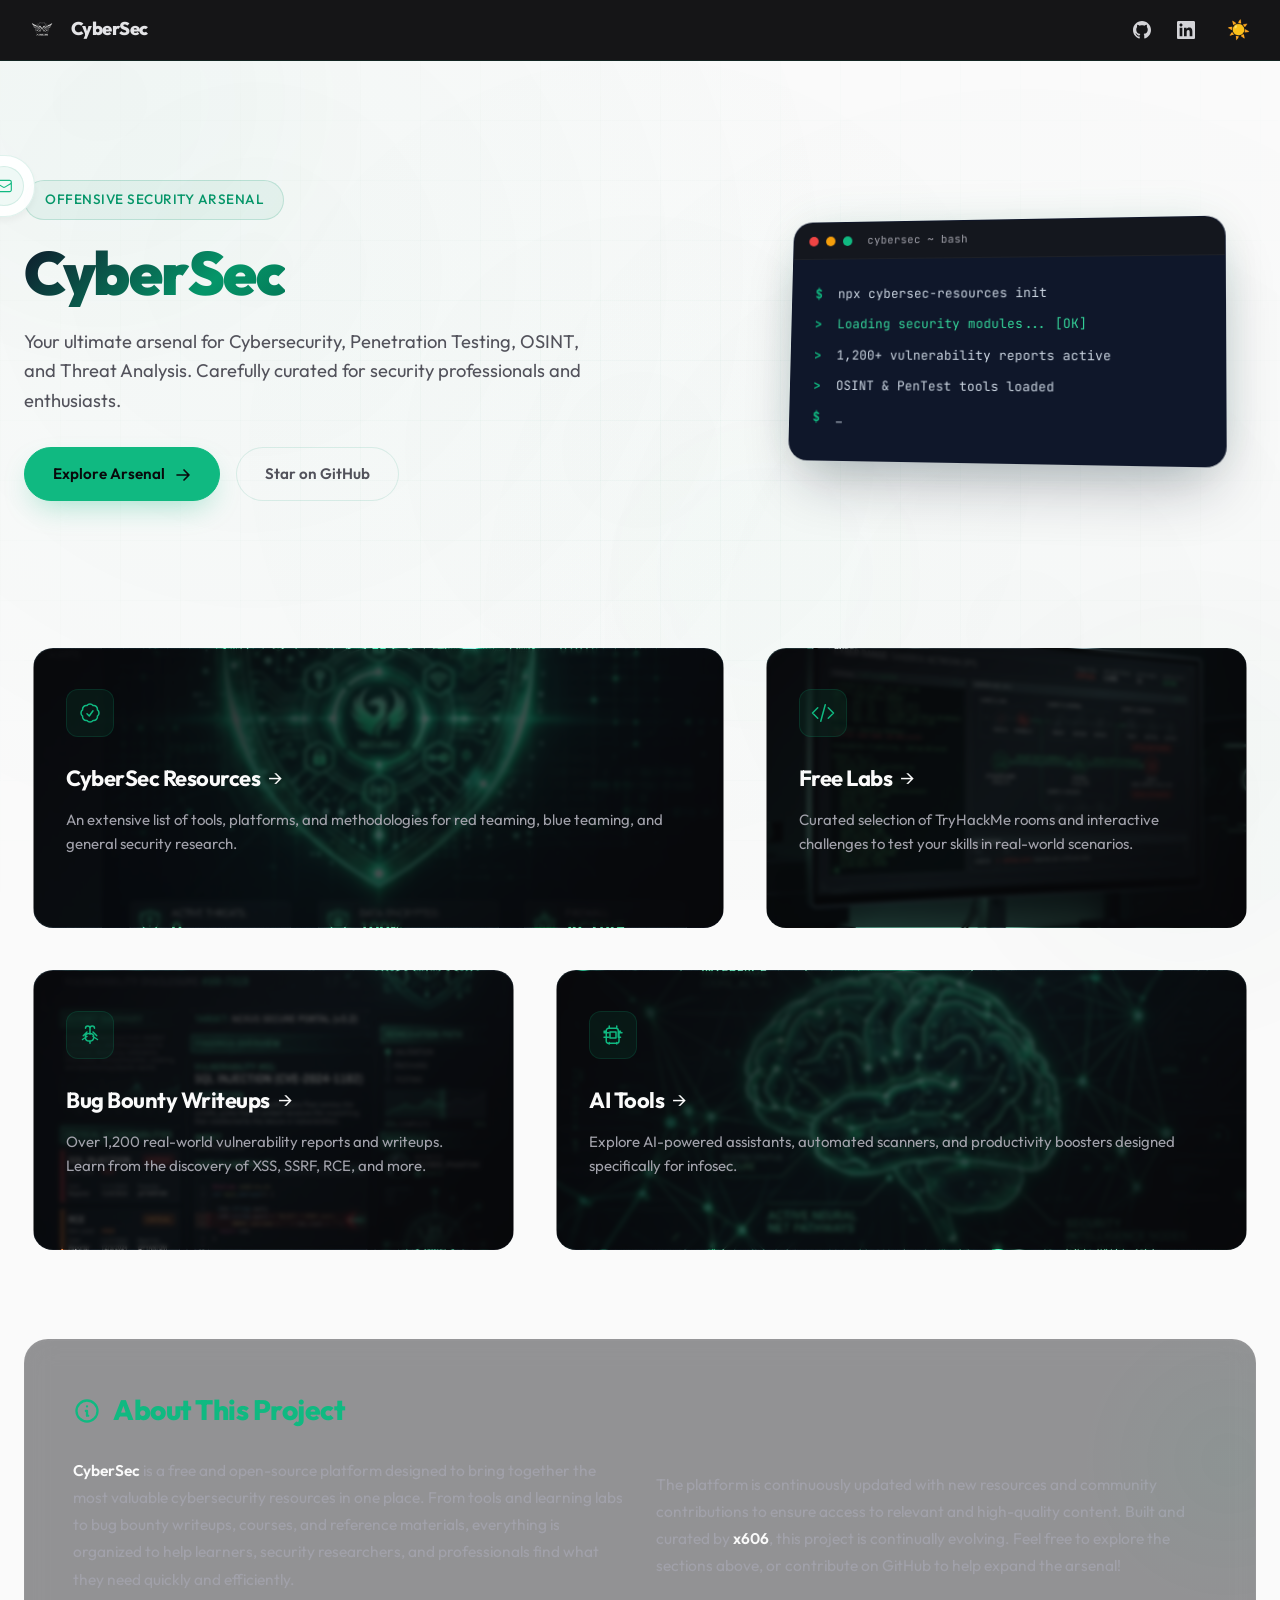
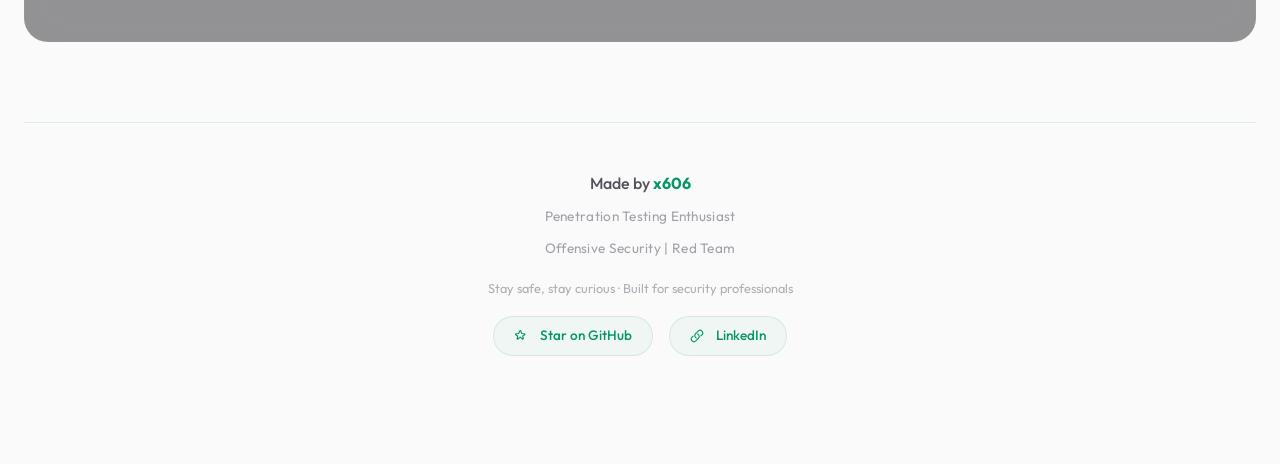
==== commit 65996d38: "refactor: restructure hero sections across pages and introduce custom cyber-links styling" ====
--- a/index.html
+++ b/index.html
@@ -67,7 +67,6 @@
         <div class="hero-grid-split">
           <div class="hero-content">
             <div class="hero-badge">
-              <span class="pulse-dot"></span>
               OFFENSIVE SECURITY ARSENAL
             </div>
             <h1>CyberSec</h1>
--- a/css/cyber-links.css
+++ b/css/cyber-links.css
@@ -1609,3 +1609,116 @@
   background: rgba(5, 150, 105, 0.1);
   color: var(--accent-red-dark);
 }
+
+/* ===== Split Hero Styles for Sub-pages ===== */
+.hero-grid-split {
+  display: grid;
+  grid-template-columns: 1.2fr 0.8fr;
+  gap: 48px;
+  align-items: center;
+  text-align: left;
+  padding: 40px 0;
+}
+.hero-content {
+  display: flex;
+  flex-direction: column;
+  align-items: flex-start;
+  text-align: left;
+}
+.hero-content .hero-badge {
+  margin-bottom: 20px;
+}
+.hero-content h1 {
+  font-size: clamp(2.3rem, 5vw, 3.8rem);
+  line-height: 1.1;
+  letter-spacing: -1.5px;
+  margin-bottom: 20px;
+  text-align: left;
+  background: linear-gradient(
+    135deg,
+    var(--text-primary) 0%,
+    var(--accent-emerald) 60%,
+    var(--accent-emerald-dark) 100%
+  );
+  -webkit-background-clip: text;
+  -webkit-text-fill-color: transparent;
+  background-clip: text;
+}
+.hero-content p {
+  font-size: 1.1rem;
+  line-height: 1.6;
+  color: var(--text-secondary);
+  max-width: 600px;
+  margin: 0 0 28px 0;
+  text-align: left;
+}
+.hero-content .page-nav {
+  justify-content: flex-start;
+  margin-bottom: 0;
+}
+.hero-visual {
+  display: flex;
+  flex-direction: column;
+  gap: 24px;
+  width: 100%;
+}
+.hero-visual .search-wrapper {
+  margin: 0;
+  max-width: 100%;
+}
+.hero-visual .adv-search-panel {
+  margin: 0;
+  max-width: 100%;
+}
+.hero-visual .stats-bar {
+  margin: 0;
+  max-width: 100%;
+  justify-content: center;
+  gap: 40px;
+}
+.hero-visual .stat-item {
+  text-align: center;
+}
+
+@media (max-width: 960px) {
+  .hero-grid-split {
+    grid-template-columns: 1fr;
+    gap: 36px;
+    text-align: center;
+    padding: 20px 0 40px;
+  }
+  .hero-content {
+    align-items: center;
+    text-align: center;
+  }
+  .hero-content h1 {
+    text-align: center;
+  }
+  .hero-content p {
+    text-align: center;
+    margin: 0 auto 28px auto;
+  }
+  .hero-content .page-nav {
+    justify-content: center;
+  }
+  .hero-visual {
+    align-items: center;
+    gap: 20px;
+  }
+  .hero-visual .search-wrapper {
+    margin: 0 auto;
+    max-width: 560px;
+  }
+  .hero-visual .adv-search-panel {
+    margin: 0 auto;
+    max-width: 560px;
+  }
+  .hero-visual .stats-bar {
+    margin: 0 auto;
+    max-width: 560px;
+    justify-content: center;
+  }
+  .hero-visual .stat-item {
+    text-align: center;
+  }
+}
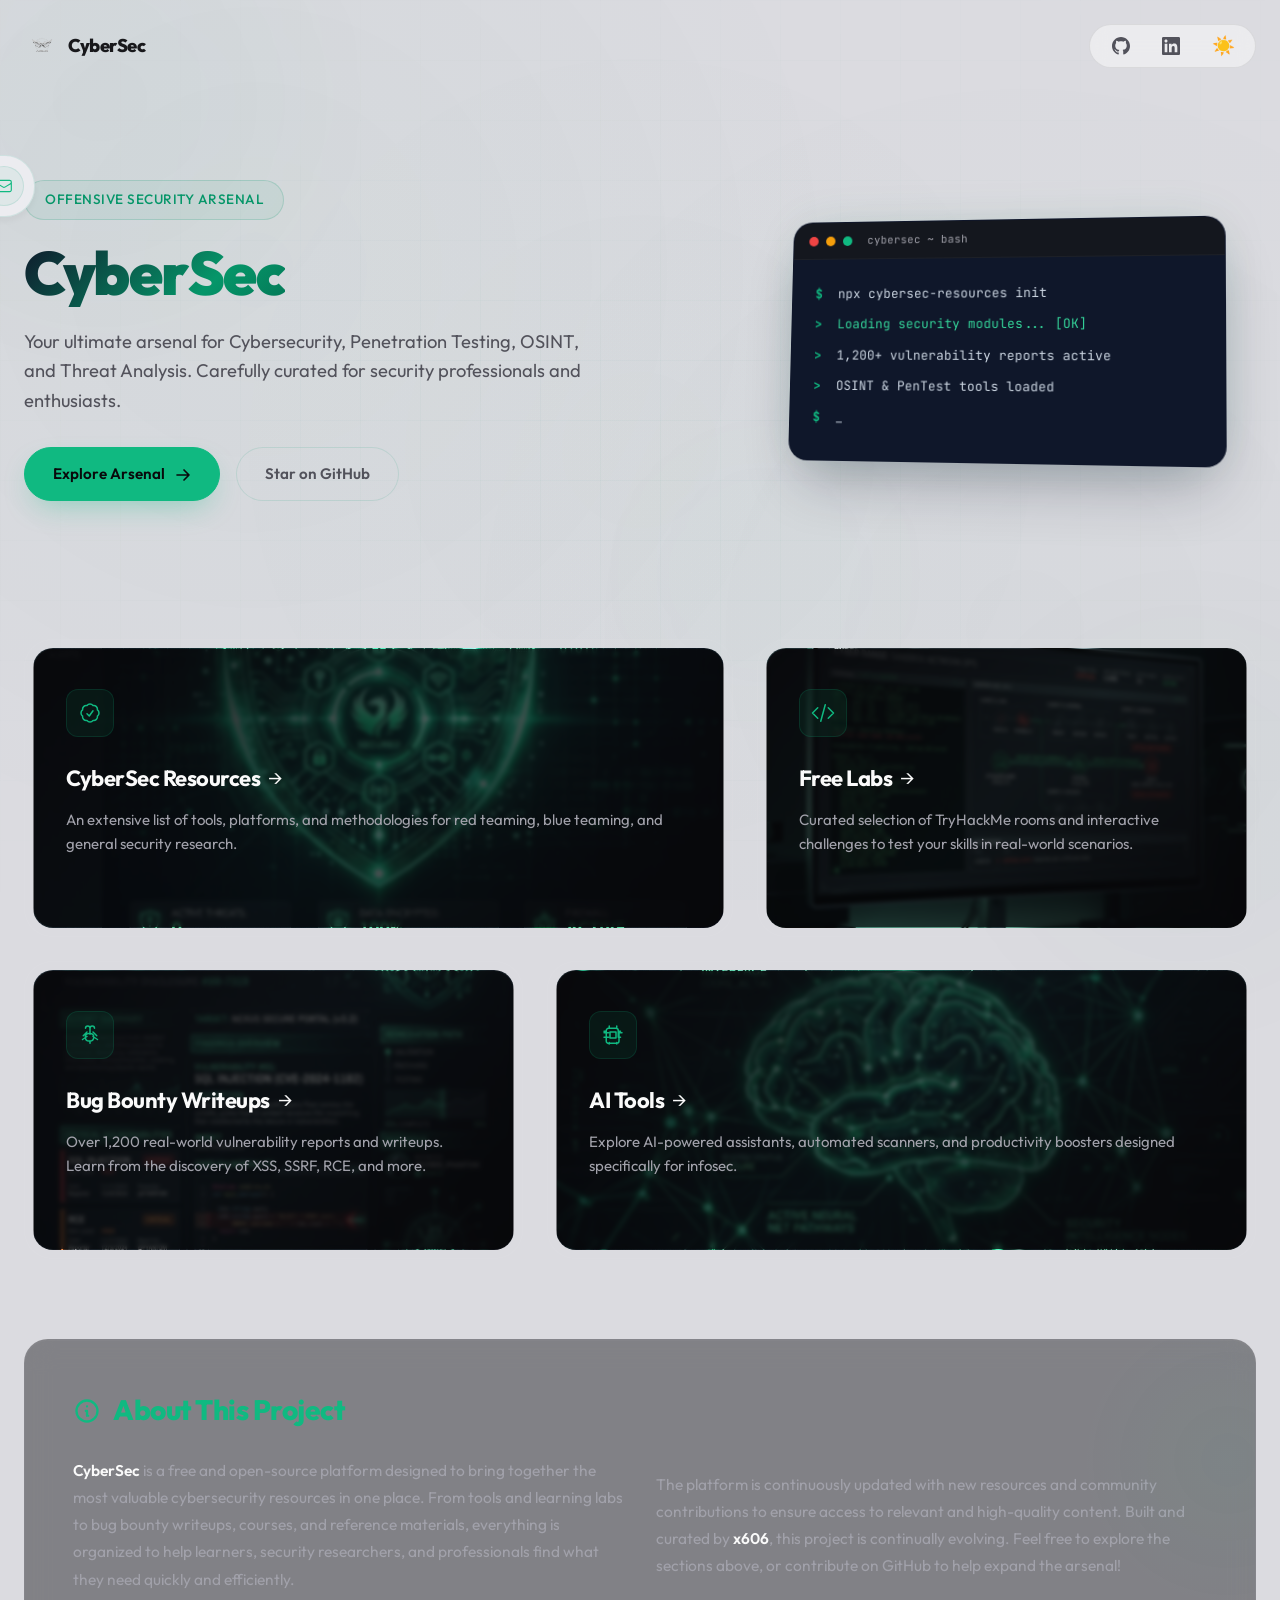
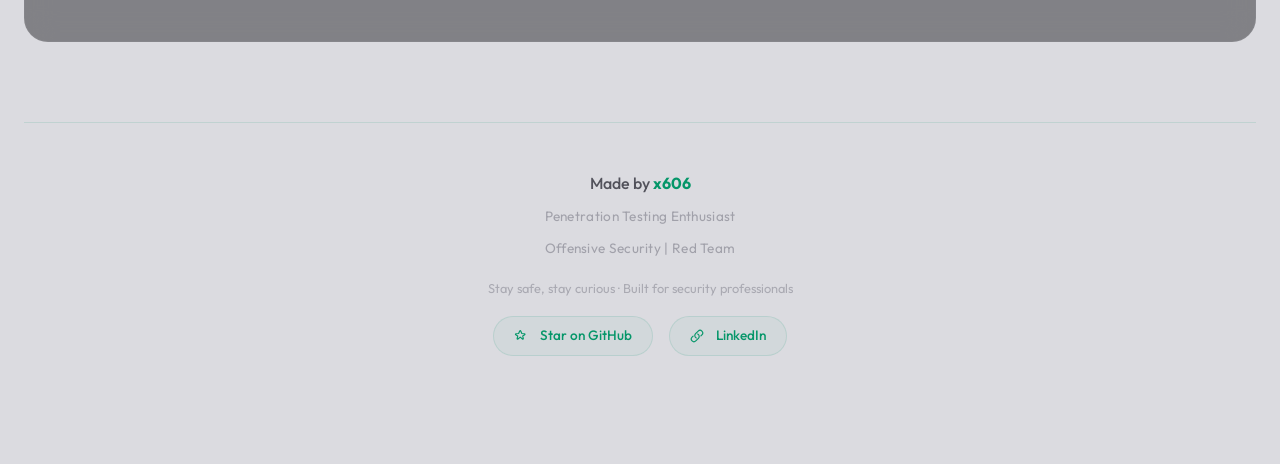
==== commit 6a682c02: "refactor: implement shared render engine, update navigation architecture, and unify styling across p" ====
--- a/index.html
+++ b/index.html
@@ -43,23 +43,23 @@
     <div class="orb orb-3"></div>
 
     <!-- Navigation Bar -->
-    <nav class="navbar" id="navbar" aria-label="Main navigation">
-      <div class="nav-inner">
+    <header class="navbar" id="navbar">
+      <div class="navbar-inner">
         <a href="./index.html" class="nav-logo">
           <img src="./assets/x606-logo1.webp" alt="CyberSec Logo" style="height:36px;width:36px;vertical-align:middle;margin-right:8px;border-radius:50%;">
           CyberSec
         </a>
-        <div class="nav-social">
-          <a href="https://github.com/xismail606/CyberSec-Resources" target="_blank" rel="noopener noreferrer" title="GitHub" aria-label="GitHub Repository">
+        <nav class="nav-pill" aria-label="Main navigation">
+          <a href="https://github.com/xismail606/CyberSec-Resources" class="pill-link" target="_blank" rel="noopener noreferrer" title="GitHub" aria-label="GitHub Repository">
             <svg xmlns="http://www.w3.org/2000/svg" width="18" height="18" viewBox="0 0 24 24" fill="currentColor"><path d="M12 0c-6.626 0-12 5.373-12 12 0 5.302 3.438 9.8 8.207 11.387.599.111.793-.261.793-.577v-2.234c-3.338.726-4.033-1.416-4.033-1.416-.546-1.387-1.333-1.756-1.333-1.756-1.089-.745.083-.729.083-.729 1.205.084 1.839 1.237 1.839 1.237 1.07 1.834 2.807 1.304 3.492.997.107-.775.418-1.305.762-1.604-2.665-.305-5.467-1.334-5.467-5.931 0-1.311.469-2.381 1.236-3.221-.124-.303-.535-1.524.117-3.176 0 0 1.008-.322 3.301 1.23.957-.266 1.983-.399 3.003-.404 1.02.005 2.047.138 3.006.404 2.291-1.552 3.297-1.23 3.297-1.23.653 1.653.242 2.874.118 3.176.77.84 1.235 1.911 1.235 3.221 0 4.609-2.807 5.624-5.479 5.921.43.372.823 1.102.823 2.222v3.293c0 .319.192.694.801.576 4.765-1.589 8.199-6.086 8.199-11.386 0-6.627-5.373-12-12-12z"/></svg>
           </a>
-          <a href="https://www.linkedin.com/in/ismailabdelhameed" target="_blank" rel="noopener noreferrer" title="LinkedIn" aria-label="LinkedIn Profile">
+          <a href="https://www.linkedin.com/in/ismailabdelhameed" class="pill-link" target="_blank" rel="noopener noreferrer" title="LinkedIn" aria-label="LinkedIn Profile">
             <svg xmlns="http://www.w3.org/2000/svg" width="18" height="18" viewBox="0 0 24 24" fill="currentColor"><path d="M20.447 20.452h-3.554v-5.569c0-1.328-.027-3.037-1.852-3.037-1.853 0-2.136 1.445-2.136 2.939v5.667H9.351V9h3.414v1.561h.046c.477-.9 1.637-1.85 3.37-1.85 3.601 0 4.267 2.37 4.267 5.455v6.286zM5.337 7.433c-1.144 0-2.063-.926-2.063-2.065 0-1.138.92-2.063 2.063-2.063 1.14 0 2.064.925 2.064 2.063 0 1.139-.925 2.065-2.064 2.065zm1.782 13.019H3.555V9h3.564v11.452zM22.225 0H1.771C.792 0 0 .774 0 1.729v20.542C0 23.227.792 24 1.771 24h20.451C23.2 24 24 23.227 24 22.271V1.729C24 .774 23.2 0 22.222 0h.003z"/></svg>
           </a>
-        </div>
-        <button class="theme-toggle" id="themeToggle" type="button" aria-label="Switch to light mode" title="Toggle theme">🌙</button>
+          <button class="theme-toggle pill-cta" id="themeToggle" type="button" aria-label="Switch to light mode" title="Toggle theme">🌙</button>
+        </nav>
       </div>
-    </nav>
+    </header>
 
     <div class="container" id="mainContent">
       <!-- Split Hero Section -->
@@ -109,7 +109,7 @@
           <!-- Card 1: Resources (Large cell, Background Image Overlay) -->
           <div class="home-grid-cell-large">
             <div class="home-card-shell">
-              <a href="./resources.html" class="home-card has-bg" style="background-image: url('assets/cyber_resources.png');">
+              <a href="./resources.html" class="home-card has-bg" style="background-image: url('assets/cyber_resources.webp');">
                 <div class="home-card-icon">
                   <svg xmlns="http://www.w3.org/2000/svg" fill="none" viewBox="0 0 24 24" stroke="currentColor">
                     <path stroke-linecap="round" stroke-linejoin="round" d="M9 12.75L11.25 15 15 9.75M21 12c0 1.268-.63 2.39-1.593 3.068a3.745 3.745 0 01-1.043 3.296 3.745 3.745 0 01-3.296 1.043A3.745 3.745 0 0112 21c-1.268 0-2.39-.63-3.068-1.593a3.746 3.746 0 01-3.296-1.043 3.745 3.745 0 01-1.043-3.296A3.745 3.745 0 013 12c0-1.268.63-2.39 1.593-3.068a3.746 3.746 0 011.043-3.296 3.746 3.746 0 013.296-1.043A3.746 3.746 0 0112 3c1.268 0 2.39.63 3.068 1.593a3.746 3.746 0 013.296 1.043 3.746 3.746 0 011.043 3.296A3.745 3.745 0 0121 12z" />
@@ -124,7 +124,7 @@
           <!-- Card 2: Free Labs (Small cell) -->
           <div class="home-grid-cell-small">
             <div class="home-card-shell">
-              <a href="./free-labs.html" class="home-card has-bg" style="background-image: url('assets/cyber_labs.png');">
+              <a href="./free-labs.html" class="home-card has-bg" style="background-image: url('assets/cyber_labs.webp');">
                 <div class="home-card-icon">
                   <svg xmlns="http://www.w3.org/2000/svg" fill="none" viewBox="0 0 24 24" stroke="currentColor">
                     <path stroke-linecap="round" stroke-linejoin="round" d="M17.25 6.75L22.5 12l-5.25 5.25m-10.5 0L1.5 12l5.25-5.25m7.5-3l-4.5 16.5" />
@@ -139,7 +139,7 @@
           <!-- Card 3: Bug Bounty Writeups (Small cell) -->
           <div class="home-grid-cell-small">
             <div class="home-card-shell">
-              <a href="./bug-bounty-writeups.html" class="home-card has-bg" style="background-image: url('assets/cyber_writeups.png');">
+              <a href="./bug-bounty-writeups.html" class="home-card has-bg" style="background-image: url('assets/cyber_writeups.webp');">
                 <div class="home-card-icon">
                   <svg xmlns="http://www.w3.org/2000/svg" fill="none" viewBox="0 0 24 24" stroke="currentColor">
                     <path stroke-linecap="round" stroke-linejoin="round" d="M12 11.25V5.25M12 5.25a2.25 2.25 0 00-4.5 0M12 5.25a2.25 2.25 0 014.5 0M9 9l-3.75 3.75M15 9l3.75 3.75M9 13.5l-4.5 3M15 13.5l4.5 3M12 18v2.25M12 18a3.75 3.75 0 00.495-7.467 5.99 5.99 0 00-1.925 0A3.75 3.75 0 0011 18h1z" />
@@ -154,7 +154,7 @@
           <!-- Card 4: AI Tools (Large cell, Background Image Overlay) -->
           <div class="home-grid-cell-large">
             <div class="home-card-shell">
-              <a href="./ai-tools.html" class="home-card has-bg" style="background-image: url('assets/cyber_ai.png');">
+              <a href="./ai-tools.html" class="home-card has-bg" style="background-image: url('assets/cyber_ai.webp');">
                 <div class="home-card-icon">
                   <svg xmlns="http://www.w3.org/2000/svg" fill="none" viewBox="0 0 24 24" stroke="currentColor">
                     <path stroke-linecap="round" stroke-linejoin="round" d="M8.25 3v1.5M4.5 8.25H3M19.5 8.25H18M8.25 19.5V21m7.5-18v1.5m0 15V21m5.25-11.25H18m-10.5 0H3m16.5 4.5H18m-10.5 0H3m15-4.5V18a2.25 2.25 0 01-2.25 2.25h-7.5A2.25 2.25 0 015.25 18V7.5A2.25 2.25 0 017.5 5.25h7.5A2.25 2.25 0 0117.25 7.5v6.75zM9 9h6v6H9V9z" />
--- a/css/cyber-links.css
+++ b/css/cyber-links.css
@@ -47,9 +47,9 @@
   --x: 50%;
   --y: 50%;
 
-  --navbar-bg: rgba(9, 9, 11, 0.8);
-  --navbar-bg-scrolled: rgba(9, 9, 11, 0.95);
-  --navbar-shadow: 0 1px 0 rgba(255,255,255,0.04), 0 4px 30px rgba(0,0,0,0.5);
+  --navbar-bg: rgba(18, 18, 22, 0.45);
+  --navbar-bg-scrolled: rgba(14, 14, 18, 0.75);
+  --navbar-shadow: 0 10px 40px rgba(0, 0, 0, 0.25), 0 1px 0 rgba(255, 255, 255, 0.05) inset;
   --nav-link-hover-bg: rgba(16, 185, 129, 0.06);
   --nav-link-hover-border: rgba(16, 185, 129, 0.12);
   --nav-link-active-bg: rgba(16, 185, 129, 0.1);
@@ -170,32 +170,39 @@
   }
 }
 
-/* ===== Navbar ===== */
+/* ===== Navbar (Completely Transparent & Floating "شفاف كله وطاير") ===== */
 .navbar {
   position: fixed;
-  top: 0;
+  top: 16px;
   left: 0;
   right: 0;
-  z-index: 1000;
-  background: var(--navbar-bg);
-  backdrop-filter: blur(16px);
-  -webkit-backdrop-filter: blur(16px);
-  border-bottom: 1px solid var(--border-color);
-  transition: var(--transition);
-}
-
-.navbar.scrolled {
-  background: var(--navbar-bg-scrolled);
-  box-shadow: var(--navbar-shadow);
-}
-
-.nav-inner {
   max-width: 1300px;
   margin: 0 auto;
+  z-index: 1000;
+  background: transparent !important;
+  border: none !important;
+  box-shadow: none !important;
+  backdrop-filter: none !important;
+  -webkit-backdrop-filter: none !important;
+  transition: all 0.4s cubic-bezier(0.4, 0, 0.2, 1);
+}
+
+.navbar.scrolled {
+  top: 12px;
+  background: transparent !important;
+  border: none !important;
+  box-shadow: none !important;
+  backdrop-filter: none !important;
+  -webkit-backdrop-filter: none !important;
+}
+
+.navbar-inner {
+  width: 100%;
   padding: 0 24px;
   height: 60px;
   display: flex;
   align-items: center;
+  justify-content: space-between;
   gap: 16px;
 }
 
@@ -207,68 +214,144 @@
   letter-spacing: -0.5px;
   flex-shrink: 0;
   transition: var(--transition);
+  display: inline-flex;
+  align-items: center;
+}
+
+.nav-logo img {
+  height: 36px;
+  width: 36px;
+  vertical-align: middle;
+  margin-right: 8px;
+  border-radius: 50%;
 }
 
 .nav-logo:hover {
   color: var(--accent-red);
 }
 
-
-
-.nav-social {
-  display: flex;
-  align-items: center;
-  gap: 8px;
-  flex-shrink: 0;
+/* pill container */
+.nav-pill {
+  display: flex;
+  align-items: center;
+  background: rgba(255, 255, 255, 0.07);
+  border: 1px solid rgba(255, 255, 255, 0.12);
+  border-radius: 50px;
+  padding: 5px 5px 5px 8px;
+  gap: 4px;
+  backdrop-filter: blur(10px);
+  -webkit-backdrop-filter: blur(10px);
   margin-left: auto;
 }
 
-.nav-social a {
-  width: 36px;
-  height: 36px;
-  border-radius: 50%;
-  display: flex;
+/* ghost links inside pill — use existing link color variable */
+.pill-link {
+  color: var(--text-secondary);
+  text-decoration: none;
+  font-size: 12px;
+  font-weight: 500;
+  letter-spacing: 0.6px;
+  text-transform: uppercase;
+  padding: 7px 14px;
+  border-radius: 50px;
+  white-space: nowrap;
+  transition: color 0.2s, background 0.2s;
+  display: inline-flex;
   align-items: center;
   justify-content: center;
-  color: var(--text-muted);
-  transition: var(--transition);
-  border: 1px solid transparent;
-}
-
-.nav-social a:hover {
-  color: var(--accent-red);
-  background: var(--nav-social-hover-bg);
-  border-color: var(--nav-social-hover-border);
-}
-
-/* Theme Toggle Button */
-.theme-toggle {
-  width: 36px;
-  height: 36px;
-  border-radius: 50%;
-  display: flex;
+}
+
+.pill-link:hover,
+.pill-link.active {
+  color: #ffffff;
+  background: rgba(255, 255, 255, 0.08);
+}
+
+/* dark CTA button — last item in pill */
+.pill-cta {
+  background: transparent;
+  color: var(--text-secondary);
+  text-decoration: none;
+  font-size: 1.15rem;
+  font-weight: 500;
+  letter-spacing: 0.6px;
+  text-transform: uppercase;
+  padding: 7px 14px;
+  border-radius: 50px;
+  white-space: nowrap;
+  transition: color 0.2s, background 0.2s;
+  display: inline-flex;
   align-items: center;
   justify-content: center;
+  border: none;
+  cursor: pointer;
+  line-height: 1;
+}
+
+.pill-cta:hover {
+  color: #ffffff;
+  background: rgba(255, 255, 255, 0.08);
+}
+
+/* Theme Toggle Button specific overrides when used as CTA */
+button.theme-toggle.pill-cta {
   background: transparent;
-  border: 1px solid transparent;
-  color: var(--text-muted);
-  cursor: pointer;
+  color: var(--text-secondary);
   font-size: 1.15rem;
-  transition: var(--transition);
-  flex-shrink: 0;
-  line-height: 1;
-  padding: 0;
-}
-
-.theme-toggle:hover {
-  color: var(--accent-red);
-  background: var(--nav-social-hover-bg);
-  border-color: var(--nav-social-hover-border);
-}
-
-.theme-toggle:focus-visible {
+  padding: 7px 14px;
+  height: auto;
+  width: auto;
+  border-radius: 50px;
+  border: none;
+  box-shadow: none;
+  transition: color 0.2s, background 0.2s;
+}
+
+button.theme-toggle.pill-cta:hover {
+  color: #ffffff;
+  background: rgba(255, 255, 255, 0.08);
+}
+
+button.theme-toggle.pill-cta:focus-visible {
   outline: 2px solid var(--accent-red);
   outline-offset: 2px;
+}
+
+/* mobile: keep pill horizontal, transparent, and beautifully aligned */
+@media (max-width: 768px) {
+  .navbar {
+    top: 12px;
+    left: 0;
+    right: 0;
+    background: transparent !important;
+    border: none !important;
+    box-shadow: none !important;
+  }
+  .navbar-inner {
+    padding: 0 16px;
+    height: 56px;
+  }
+  .nav-pill {
+    display: flex;
+    position: relative;
+    top: auto;
+    left: auto;
+    right: auto;
+    flex-direction: row;
+    align-items: center;
+    border-radius: 50px;
+    border: 1px solid rgba(255, 255, 255, 0.12);
+    padding: 4px 4px 4px 8px;
+    gap: 2px;
+    backdrop-filter: blur(10px);
+    -webkit-backdrop-filter: blur(10px);
+    margin-left: auto;
+    background: rgba(255, 255, 255, 0.07);
+    box-shadow: none;
+  }
+  .pill-link { padding: 6px 10px; font-size: 12px; }
+  .pill-cta  { padding: 6px 14px; font-size: 1.1rem; margin-top: 0; }
+  button.theme-toggle.pill-cta { padding: 6px 14px; font-size: 1.1rem; }
 }
 
 
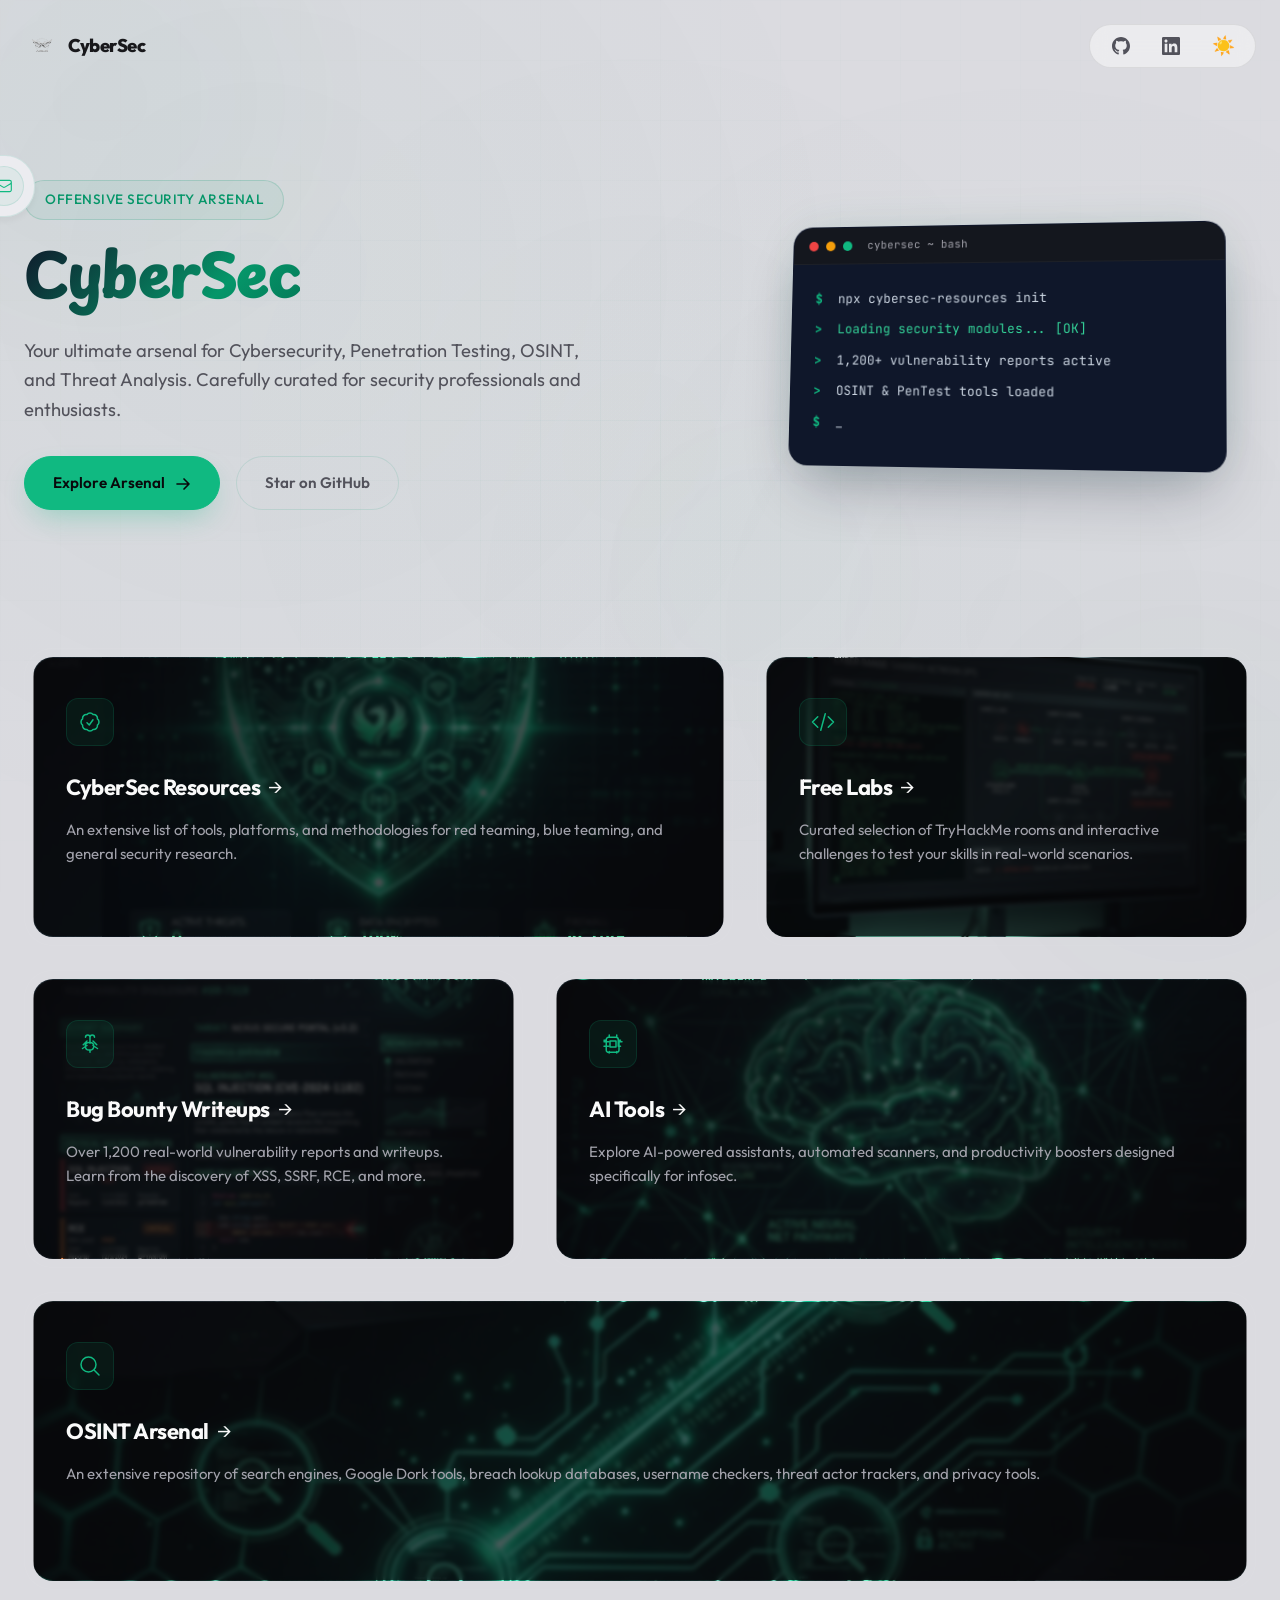
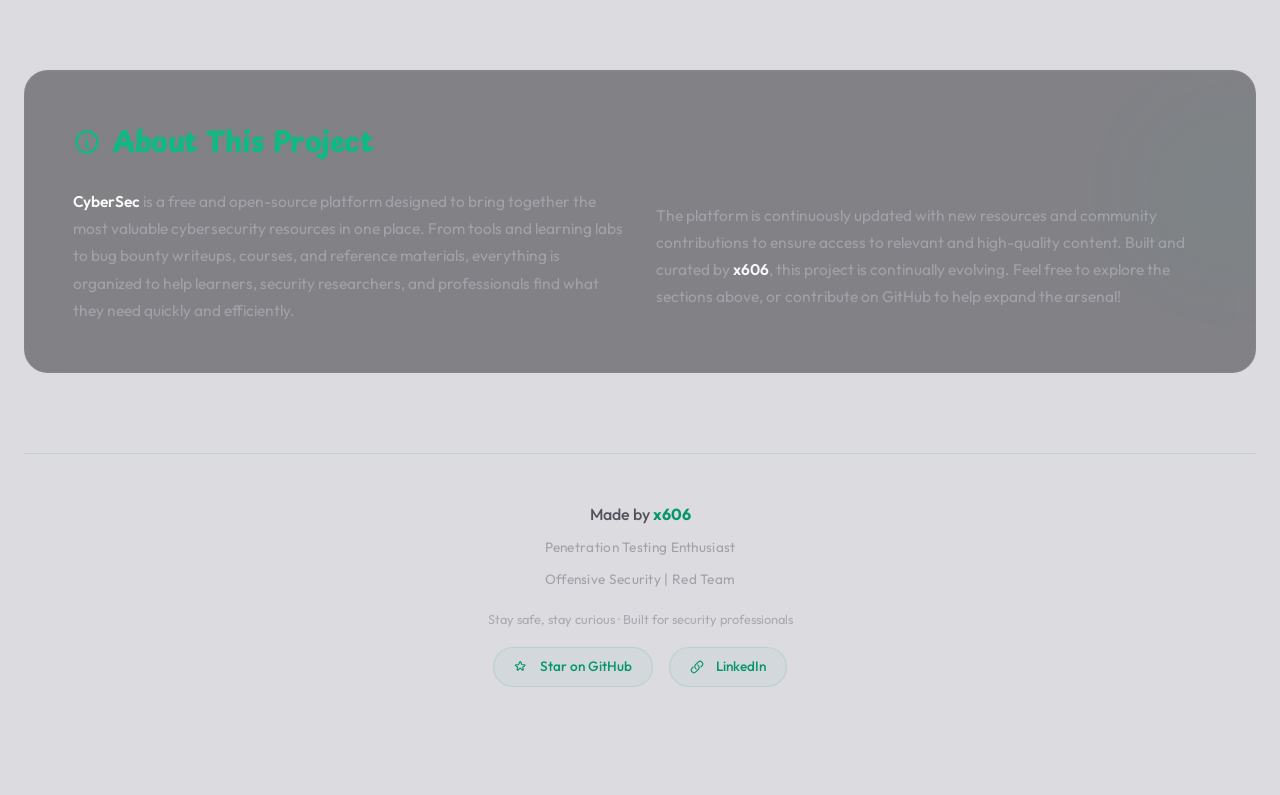
==== commit 60542b3b: "feat: implement new emerald-themed design system, reorganize project structure, and add core site as" ====
--- a/index.html
+++ b/index.html
@@ -4,9 +4,9 @@
     <meta charset="UTF-8" />
     <script>
       (function () {
-        var t = localStorage.getItem("theme") ||
+        var theme = localStorage.getItem("theme") ||
           (window.matchMedia("(prefers-color-scheme: light)").matches ? "light" : "dark");
-        document.documentElement.setAttribute("data-theme", t);
+        document.documentElement.setAttribute("data-theme", theme);
       })();
     </script>
     <meta name="viewport" content="width=device-width, initial-scale=1.0" />
@@ -18,7 +18,7 @@
     <link rel="preconnect" href="https://fonts.googleapis.com" />
     <link rel="preconnect" href="https://fonts.gstatic.com" crossorigin />
     <link
-      href="https://fonts.googleapis.com/css2?family=Outfit:wght@100..900&family=JetBrains+Mono:wght@100..800&display=swap"
+      href="https://fonts.googleapis.com/css2?family=Englebert&family=Outfit:wght@400;500;600;700&family=Playpen+Sans:wght@400;700&family=Playwrite+DE+Grund:wght@400&family=JetBrains+Mono:wght@400;700&display=swap"
       rel="stylesheet"
     />
     <link rel="stylesheet" href="./css/cyber-links.css" />
@@ -162,6 +162,21 @@
                 </div>
                 <h3 class="home-card-title">AI Tools <span class="arrow">→</span></h3>
                 <p class="home-card-desc">Explore AI-powered assistants, automated scanners, and productivity boosters designed specifically for infosec.</p>
+              </a>
+            </div>
+          </div>
+
+          <!-- Card 5: OSINT Arsenal (Full cell, Background Image Overlay) -->
+          <div class="home-grid-cell-full">
+            <div class="home-card-shell">
+              <a href="./osint.html" class="home-card has-bg" style="background-image: url('assets/cyber_osint.webp');">
+                <div class="home-card-icon">
+                  <svg xmlns="http://www.w3.org/2000/svg" fill="none" viewBox="0 0 24 24" stroke="currentColor">
+                    <path stroke-linecap="round" stroke-linejoin="round" d="M21 21l-5.197-5.197m0 0A7.5 7.5 0 105.196 5.196a7.5 7.5 0 0010.607 10.607z" />
+                  </svg>
+                </div>
+                <h3 class="home-card-title">OSINT Arsenal <span class="arrow">→</span></h3>
+                <p class="home-card-desc">An extensive repository of search engines, Google Dork tools, breach lookup databases, username checkers, threat actor trackers, and privacy tools.</p>
               </a>
             </div>
           </div>
--- a/css/cyber-links.css
+++ b/css/cyber-links.css
@@ -60,11 +60,6 @@
   --search-bg: rgba(24, 24, 27, 0.6);
   --search-focus-ring: rgba(16, 185, 129, 0.12);
   --search-focus-shadow: 0 0 0 4px rgba(16, 185, 129, 0.08);
-  --diff-btn-bg: rgba(24, 24, 27, 0.6);
-  --diff-btn-hover-border: rgba(16, 185, 129, 0.3);
-  --diff-btn-hover-bg: rgba(16, 185, 129, 0.06);
-  --diff-btn-active-bg: rgba(16, 185, 129, 0.12);
-  --diff-btn-active-shadow: 0 0 20px rgba(16, 185, 129, 0.1);
   --card-gradient: rgba(16, 185, 129, 0.03);
   --card-shadow-hover: 0 12px 40px rgba(0,0,0,0.4), 0 0 0 1px rgba(16, 185, 129, 0.1);
   --favicon-bg: rgba(255,255,255,0.04);
@@ -491,10 +486,12 @@
 }
 
 .hero h1 {
+  font-family: "Playpen Sans", sans-serif;
   font-size: clamp(2.5rem, 6vw, 4.2rem);
   font-weight: 900;
   letter-spacing: -1.5px;
-  line-height: 1.1;
+  line-height: 1.25;
+  padding-bottom: 0.15em;
   margin-bottom: 16px;
   background: linear-gradient(
     135deg,
@@ -872,32 +869,6 @@
   max-width: 800px;
 }
 
-.diff-btn {
-  background: var(--diff-btn-bg);
-  border: 1px solid var(--border-color);
-  color: var(--text-secondary);
-  padding: 8px 16px;
-  border-radius: 50px;
-  font-size: 0.85rem;
-  font-weight: 500;
-  cursor: pointer;
-  backdrop-filter: blur(8px);
-  transition: var(--transition);
-}
-
-.diff-btn:hover {
-  border-color: var(--diff-btn-hover-border);
-  color: var(--accent-red);
-  background: var(--diff-btn-hover-bg);
-}
-
-.diff-btn.active {
-  background: var(--diff-btn-active-bg);
-  border-color: var(--accent-red);
-  color: var(--text-primary);
-  box-shadow: var(--diff-btn-active-shadow);
-}
-
 /* ===== Stats Bar ===== */
 .stats-bar {
   display: flex;
@@ -971,6 +942,7 @@
 }
 
 .category-title {
+  font-family: "Playwrite DE Grund", cursive;
   font-size: 1.35rem;
   font-weight: 700;
   letter-spacing: -0.3px;
@@ -1566,6 +1538,7 @@
 }
 
 .modal-title {
+  font-family: "Playpen Sans", sans-serif;
   font-size: 1.6rem;
   font-weight: 700;
   color: var(--text-primary);
@@ -1581,6 +1554,7 @@
 }
 
 .modal-desc {
+  font-family: "Englebert", sans-serif;
   font-size: 1.05rem;
   color: var(--text-secondary);
   margin-bottom: 24px;
--- a/css/main.css
+++ b/css/main.css
@@ -15,6 +15,10 @@
 
 .home-grid-cell-small {
   grid-column: span 5;
+}
+
+.home-grid-cell-full {
+  grid-column: span 12;
 }
 
 /* Double-Bezel Card Shell */
@@ -177,7 +181,7 @@
 }
 
 .about-title {
-  font-family: "Outfit", sans-serif;
+  font-family: "Playpen Sans", sans-serif;
   font-size: 28px;
   font-weight: 800;
   letter-spacing: -0.5px;
@@ -487,7 +491,8 @@
   }
   
   .home-grid-cell-large,
-  .home-grid-cell-small {
+  .home-grid-cell-small,
+  .home-grid-cell-full {
     grid-column: span 1;
   }
   
